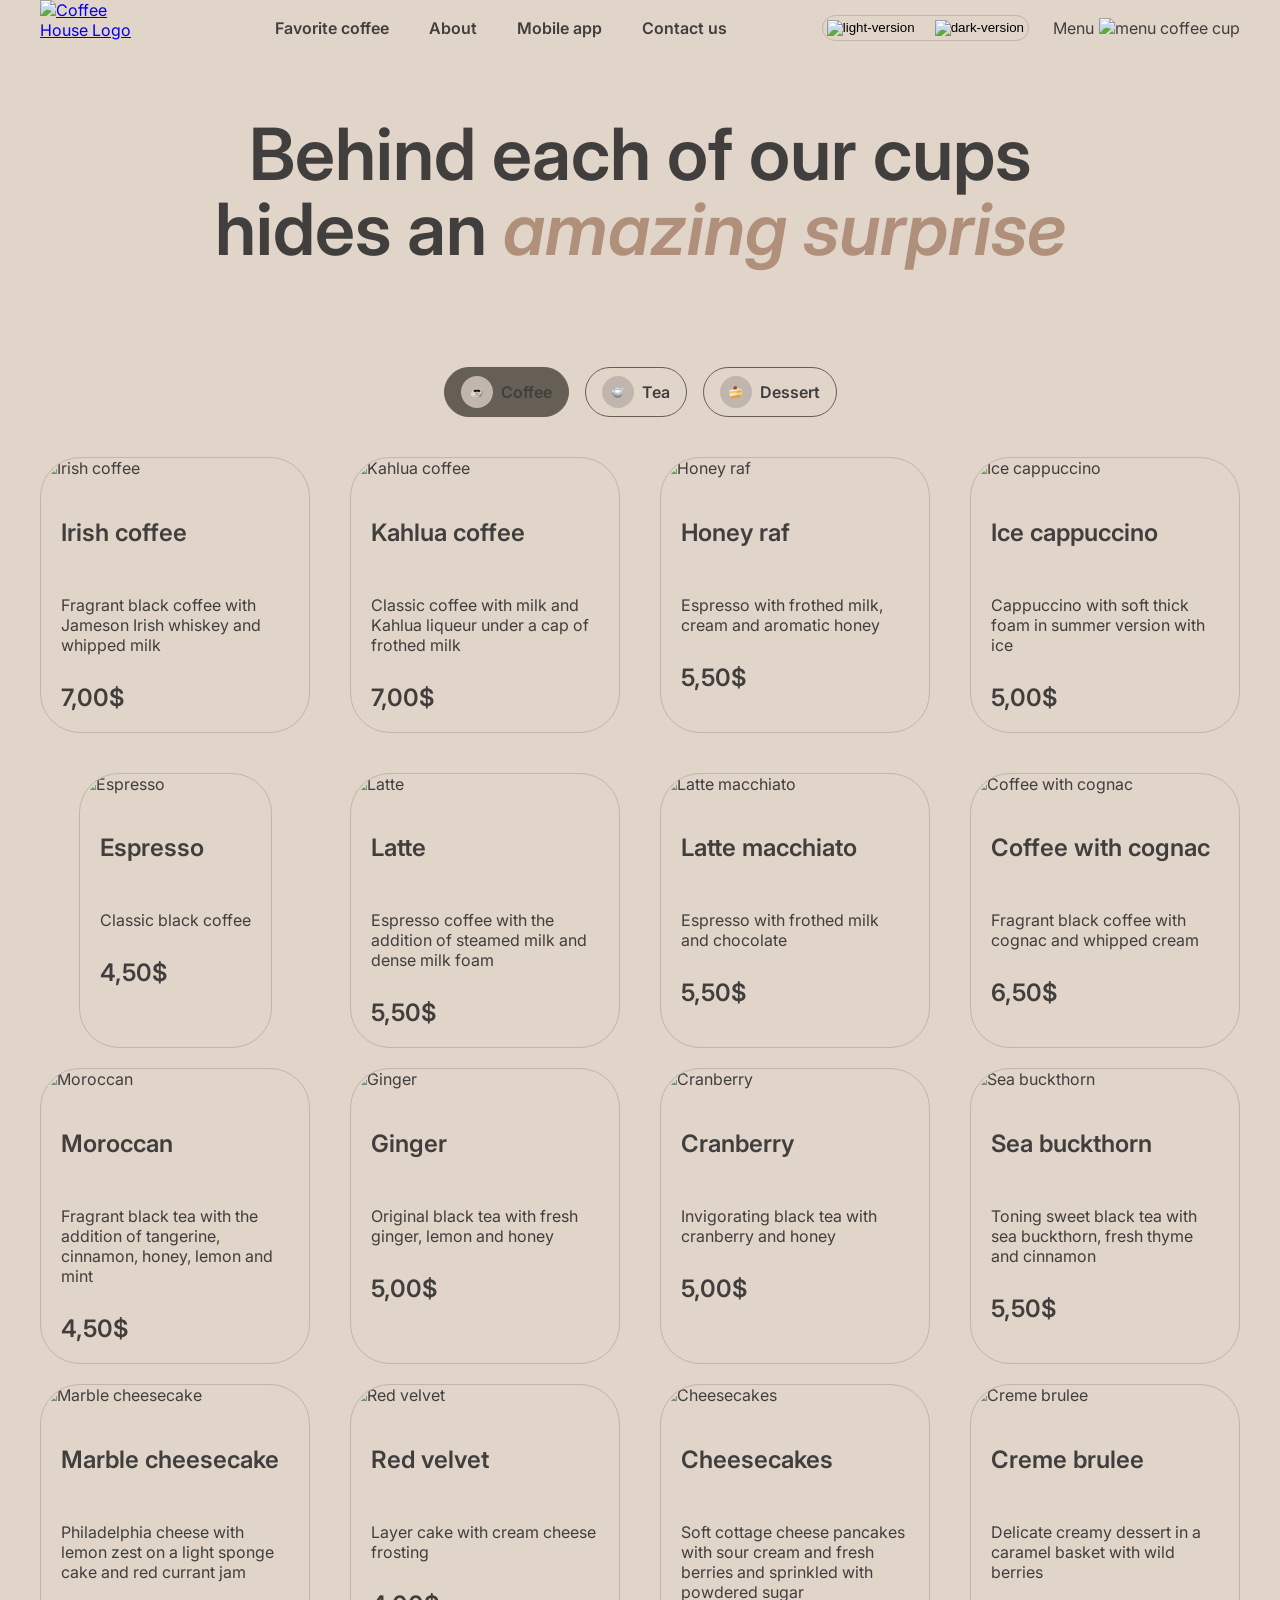
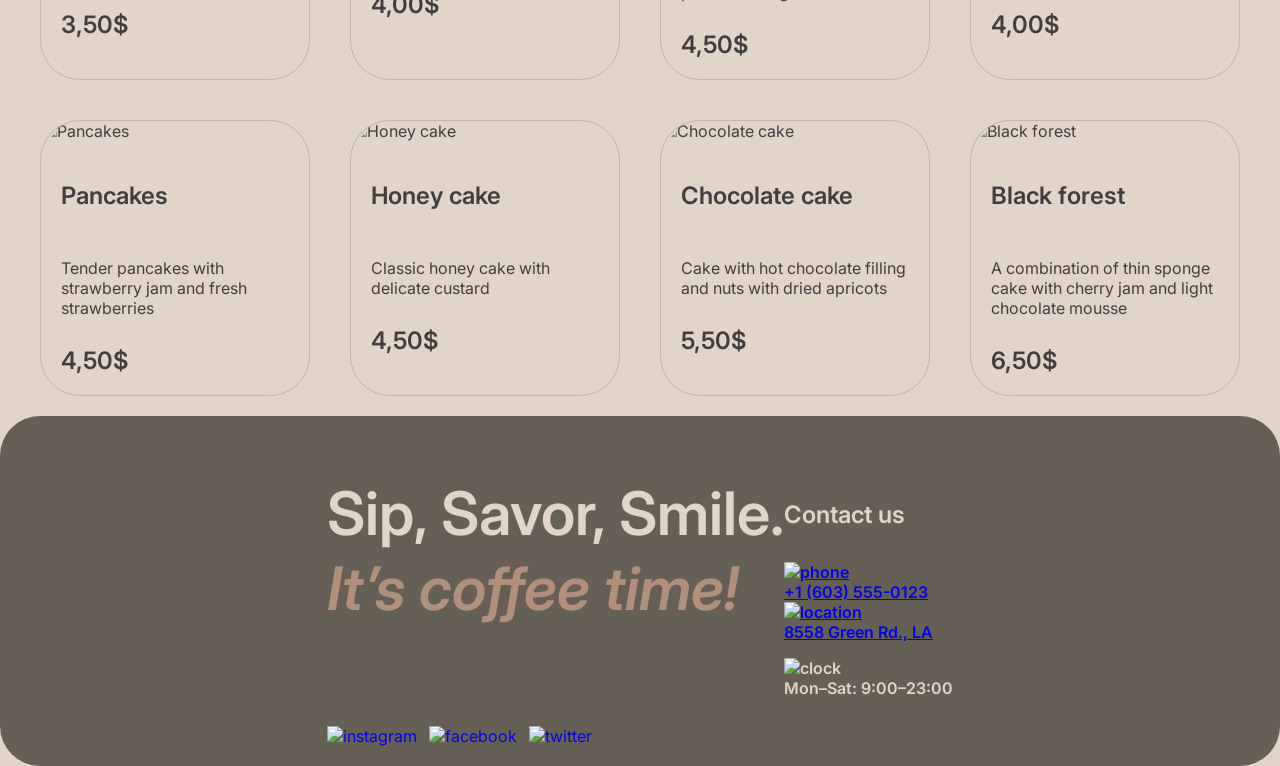
==== coffe house/menu.html @ d47b9656 "feat:fix contuct section" ====
<!DOCTYPE html>
<html lang="en">
<head>
    <meta charset="UTF-8">
    <meta name="viewport" content="width=device-width, initial-scale=1.0">
    <link rel="icon" type="image/png" sizes="32x32" href="favicon-32x32.png">
    <title>Coffee House</title>
    <link rel="preconnect" href="https://fonts.googleapis.com">
    <link rel="preconnect" href="https://fonts.gstatic.com" crossorigin>
    <link href="https://fonts.googleapis.com/css2?family=Cormorant+Garamond:ital,wght@0,300..700;1,300..700&family=Cutive+Mono&family=Inter:ital,opsz,wght@0,14..32,100..900;1,14..32,100..900&display=swap" rel="stylesheet">
    <link rel="stylesheet" href="shared.css">
    <link rel="stylesheet" href="menu.css">
</head>
<body>
    <header class="header">
        <div class="container header-container">
            <a href="index.html" class="logo">
                    <img src="logo.svg" alt="Coffee House Logo">
                </a>
                <nav class="main-nav">
                    <ul class="menu-list">
                        <li class="menu-name">
                            <a class="menu-link" href="index.html#favorite-coffee">
                            Favorite coffee
                            </a>
                        </li>
                        <li class="menu-name">
                            <a class="menu-link" href="index.html#about">
                            About
                            </a>
                        </li>
                        <li class="menu-name">
                            <a class="menu-link" href="index.html#mobile-app">
                            Mobile app
                            </a>
                        </li>
                        <li class="menu-name">
                            <a class="menu-link" href="index.html#contact-us">
                            Contact us
                            </a>
                        </li>
                        </ul>
                </nav>
                <div class="header-actions">
                    <button class="burger-button" aria-label="Open menu">
                            <span class="burger-line"></span>
                            <span class="burger-line"></span>
                        </button>
                    <button class="button-switch" aria-label="theme-switch">
                            <img src="Light.svg" alt="light-version">
                            <img src="Moon.svg" alt="dark-version">
                        </button>
                        <a href="menu.html" class="right-menu">
                            <span>Menu</span>
                            <img src="coffee-cup.svg" alt="menu coffee cup">
                        </a>
                        </div>
                        </div>
                    </header>
                    <main>
                        <section id="menu-hero-container">
                            <h1>Behind each of our cups<br>
                                hides an <span>amazing surprise</span></h1>
                            <div class="tabs">
                                <a href="#" class="tab-button active">
                                    <span class="tab-icon-wrapper coffe">
                                        <img src="em_coffee.svg"  alt="coffee emoji">
                                    </span>
                                        <p class="tab-text">Coffee</p>
                                </a>
                                <a href="#" class="tab-button">
                                      <span class="tab-icon-wrapper">
                                        <img src="teapot.svg" alt="tea emoji">
                            </span>
                                        <p class="tab-text">Tea</p>
                                </a>
                                <a href="#" class="tab-button">
                                      <span class="tab-icon-wrapper">
                                        <img src="cake.svg" alt="dessert emoji">
                                        </span>
                                    <p class="tab-text">Dessert</p>
                                </a>
                            </div>
                        </section>
                        <section class="menu-section" id="menu">
                            <div class="container">
                                <div class="products-grid coffee-grid">
                                    <article class="product-card">
                                        <div class="product-picture">
                                            <img src="coffee-1.jpg" alt="Irish coffee">
                                        </div>
                                        <div class="product-info">
                                            <h2>Irish coffee</h2>
                                            <p class="product-description">Fragrant black coffee with Jameson Irish whiskey and whipped milk</p>
                                            <span class="price">7,00$</span>
                                        </div>
                                    </article>
                                    <article class="product-card">
                                        <div class="product-picture">
                                            <img src="coffee-2.jpg" alt="Kahlua coffee">
                                        </div>
                                        <div class="product-info">
                                            <h2>Kahlua coffee</h2>
                                            <p class="product-description">Classic coffee with milk and Kahlua liqueur under a cap of frothed milk</p>
                                            <span class="price">7,00$</span>
                                        </div>
                                    </article>
                                    <article class="product-card">
                                        <div class="product-picture">
                                            <img src="coffee-3.jpg" alt="Honey raf">
                                        </div>
                                        <div class="product-info">
                                            <h2>Honey raf</h2>
                                            <p class="product-description">Espresso with frothed milk, cream and aromatic honey</p>
                                            <span class="price">5,50$</span>
                                        </div>
                                    </article>
                                     <article class="product-card">
                                        <div class="product-picture">
                                            <img src="coffee-4.jpg" alt="Ice cappuccino">
                                        </div>
                                        <div class="product-info">
                                            <h2>Ice cappuccino</h2>
                                            <p class="product-description">Cappuccino with soft thick foam in summer version with ice</p>
                                            <span class="price">5,00$</span>
                                        </div>
                                    </article>
                                    <article class="product-card">
                                        <div class="product-picture">
                                            <img src="coffee-5.jpg" alt="Espresso">
                                        </div>
                                        <div class="product-info">
                                            <h2>Espresso</h2>
                                            <p class="product-description">Classic black coffee</p>
                                            <span class="price">4,50$</span>
                                        </div>
                                    </article>
                                    <article class="product-card">
                                        <div class="product-picture">
                                            <img src="coffee-6.jpg" alt="Latte">
                                        </div>
                                        <div class="product-info">
                                            <h2>Latte</h2>
                                            <p class="product-description">Espresso coffee with the addition of steamed milk and dense milk foam</p>
                                            <span class="price">5,50$</span>
                                        </div>
                                    </article>
                                    <article class="product-card">
                                        <div class="product-picture">
                                            <img src="coffee-7.jpg" alt="Latte macchiato">
                                        </div>
                                        <div class="product-info">
                                            <h2>Latte macchiato</h2>
                                            <p class="product-description">Espresso with frothed milk and chocolate</p>
                                            <span class="price">5,50$</span>
                                        </div>
                                    </article>
                                      <article class="product-card">
                                        <div class="product-picture">
                                            <img src="coffee-8.jpg" alt="Coffee with cognac">
                                        </div>
                                        <div class="product-info">
                                            <h2>Coffee with cognac</h2>
                                            <p class="product-description">Fragrant black coffee with cognac and whipped cream</p>
                                            <span class="price">6,50$</span>
                                        </div>
                                    </article>
                                    </div>
                                    <div class="products-grid tea-grid">
                                    <article class="product-card">
                                        <div class="product-picture">
                                            <img src="tea-1.png" alt="Moroccan">
                                        </div>
                                        <div class="product-info">
                                            <h2>Moroccan</h2>
                                            <p class="product-description">Fragrant black tea with the addition of tangerine, cinnamon, honey, lemon and mint</p>
                                            <span class="price">4,50$</span>
                                        </div>
                                    </article>
                                     <article class="product-card">
                                        <div class="product-picture">
                                            <img src="tea-2.png" alt="Ginger">
                                        </div>
                                        <div class="product-info">
                                            <h2>Ginger</h2>
                                            <p class="product-description">Original black tea with fresh ginger, lemon and honey</p>
                                            <span class="price">5,00$</span>
                                        </div>
                                    </article>
                                    <article class="product-card">
                                        <div class="product-picture">
                                            <img src="tea-3.png" alt="Cranberry">
                                        </div>
                                        <div class="product-info">
                                            <h2>Cranberry</h2>
                                            <p class="product-description">Invigorating black tea with cranberry and honey</p>
                                            <span class="price">5,00$</span>
                                        </div>
                                    </article>
                                    <article class="product-card">
                                        <div class="product-picture">
                                            <img src="tea-4.png" alt="Sea buckthorn">
                                        </div>
                                        <div class="product-info">
                                            <h2>Sea buckthorn</h2>
                                            <p class="product-description">Toning sweet black tea with sea buckthorn, fresh thyme and cinnamon</p>
                                            <span class="price">5,50$</span>
                                        </div>
                                    </article>
                                    </div>
                                    <div class="products-grid dessert-grid">
                                    <article class="product-card">
                                        <div class="product-picture">
                                            <img src="dessert-1.png" alt="Marble cheesecake">
                                        </div>
                                        <div class="product-info">
                                            <h2>Marble cheesecake</h2>
                                            <p class="product-description">Philadelphia cheese with lemon zest on a light sponge cake and red currant jam</p>
                                            <span class="price">3,50$</span>
                                        </div>
                                    </article>
                                    <article class="product-card">
                                        <div class="product-picture">
                                            <img src="dessert-2.png" alt="Red velvet">
                                        </div>
                                        <div class="product-info">
                                            <h2>Red velvet</h2>
                                            <p class="product-description">Layer cake with cream cheese frosting</p>
                                            <span class="price">4,00$</span>
                                        </div>
                                    </article>
                                    <article class="product-card">
                                        <div class="product-picture">
                                            <img src="dessert-3.png" alt="Cheesecakes">
                                        </div>
                                        <div class="product-info">
                                            <h2>Cheesecakes</h2>
                                            <p class="product-description">Soft cottage cheese pancakes with sour cream and fresh berries and sprinkled with powdered sugar</p>
                                            <span class="price">4,50$</span>
                                        </div>
                                    </article>
                                    <article class="product-card">
                                        <div class="product-picture">
                                            <img src="dessert-4.png" alt="Creme brulee">
                                        </div>
                                        <div class="product-info">
                                            <h2>Creme brulee</h2>
                                            <p class="product-description">Delicate creamy dessert in a caramel basket with wild berries</p>
                                            <span class="price">4,00$</span>
                                        </div>
                                    </article>
                                    <article class="product-card">
                                        <div class="product-picture">
                                            <img src="dessert-5.png" alt="Pancakes">
                                        </div>
                                        <div class="product-info">
                                            <h2>Pancakes</h2>
                                            <p class="product-description">Tender pancakes with strawberry jam and fresh strawberries</p>
                                            <span class="price">4,50$</span>
                                        </div>
                                    </article>
                                    <article class="product-card">
                                        <div class="product-picture">
                                            <img src="dessert-6.png" alt="Honey cake">
                                        </div>
                                        <div class="product-info">
                                            <h2>Honey cake</h2>
                                            <p class="product-description">Classic honey cake with delicate custard</p>
                                            <span class="price">4,50$</span>
                                        </div>
                                    </article>
                                    <article class="product-card">
                                        <div class="product-picture">
                                            <img src="dessert-7.png" alt="Chocolate cake">
                                        </div>
                                        <div class="product-info">
                                            <h2>Chocolate cake</h2>
                                            <p class="product-description">Cake with hot chocolate filling and nuts with dried apricots</p>
                                            <span class="price">5,50$</span>
                                        </div>
                                    </article>
                                    <article class="product-card">
                                        <div class="product-picture">
                                            <img src="dessert-8.png" alt="Black forest">
                                        </div>
                                        <div class="product-info">
                                            <h2>Black forest</h2>
                                            <p class="product-description">A combination of thin sponge cake with cherry jam and light chocolate mousse</p>
                                            <span class="price">6,50$</span>
                                        </div>
                                    </article>
                                    </div>
                                    </div>
                        </section>
                        </main>
                                 <footer id="contact-us">
            <div class="container footer-container">
                <div class="footer-left">
                    <h3 class="footer-heading">Sip, Savor, Smile.<span>It’s coffee time!</span></h3>
                <div class="social-media"><a href="https://www.instagram.com/" target="_blank" rel="noopener noreferrer">
                <img src="button-icon-light_inst.svg" alt="instagram"> </a>
                <a href="https://www.facebook.com/" target="_blank" rel="noopener noreferrer">
                <img src="button-icon-light_fb.svg" alt="facebook"></a>
                <a href="https://x.com/" target="_blank" rel="noopener noreferrer">
                <img src="button-icon-light_tw.svg" alt="twitter"></a></div>
            </div>
            <div class="footer-right">
                <h4>Contact us</h4>
                <div class="contacts">
                    <a href="tel:+1(603)5550123" class="contact-link">
                        <img src="phone.svg" alt="phone">+1 (603) 555-0123</a>
                    <a href="https://www.google.com/maps/search/8558+Green+Rd.,++LA/@48.5033352,-122.3374381,17z/data=!3m1!4b1?entry=ttu&g_ep=EgoyMDI2MDkxNi4wIKXMDSoASAFQAw%3D%3D" class="map" target="_blank" rel="noopener noreferrer">
                    <img src="pin-alt.svg" alt="location">
                    <span> 8558 Green Rd.,  LA</span>
                    </a>
                    <p><img src="clock.svg" alt="clock">Mon–Sat: 9:00–23:00</p>
                    </div>
            </div>
            </div>
        </footer>
        </body>
</html>
---- coffe house/shared.css ----
* {
  box-sizing: border-box;
  scroll-behavior: smooth;
  /*outline: 1px solid #403F3D;
}
/*делает прокрутку невидимой*/
html ::-webkit-scrollbar {
  display: none;
}
html, body {
  margin: 0;
  padding: 0;
  width: 100%;
  overflow-x: hidden;
  -webkit-text-size-adjust: 100%;
  background-color: #E1D4C9;
  font-family: 'Inter', sans-serif;
  color: #403F3d;
}
  img {
  max-width: 100%;
  height: auto;
  display: block;
  object-fit: cover;
}
.container{
max-width: 1360px;
width: 100%;
margin: 0 auto;
padding: 0 40px;
}
.header{
gap: 20px 0px;
}
.header-container{
display: flex;
flex-direction: row;
justify-content: space-between;
}
.logo{
display: block;
}
.logo img{
width: 100px;
height: auto;

}
.menu-list{
display:flex;
flex-direction: row;
justify-content: space-between;
align-items: center;
gap: 40px;
list-style: none;
}
.menu-name{
  font-size: 16px;
  font-weight: 600;
  line-height: 150%;

}
.menu-link {
text-decoration: none;
color: #403F3D;
}
.menu-link:hover{
  color: #B0907A;
}
.header-actions {
display: flex;
flex-direction: row;
justify-content: center;
align-items: center;
padding: 0px;
gap: 24px;
}
.burger-button{
display: none;
}
.button-switch{
display: flex;
flex-direction: row;
justify-content: center;
align-items: center;
padding: 4px;
gap: 20px;
border: 1px solid #C1B6AD;
border-radius: 100px;
background: transparent;
}
.right-menu{
display: inline-flex;
align-items: center;
gap: 5px;
text-decoration: none;
cursor: pointer;
color: #403F3D;
}
.right-menu:hover{
color: #B0907A;
}
.footer-container {
display: flex;
flex-direction: row;
justify-content: center;
align-items: center;
width: 100%;
height: auto;
background: #665F55;
border-radius: 40px;
}
.footer-left{
display: flex;
flex-direction: column;
justify-content: flex-start;
align-items: flex-start;
gap: 20px;
width: auto;
max-width: 530px;
height: auto;
}
.footer-heading {
font-family: 'Inter';
font-style: normal;
text-align: left;
font-weight: 600;
font-size: 60px;
line-height: 75px;
color: #E1D4C9;
}
.footer-heading span {
display: block;
font-style: italic;
color: #B0907A;
}
.social-media{
display: flex;
flex-direction: row;
justify-content: flex-start;
align-items: center;
padding: 0px;
gap: 12px;
width: auto;
height: 60px;

}
.social-media a{
text-decoration: none;
}
.social-media a:hover {
background-color: #C1B6AD
}
h4 {
font-family: 'Inter';
font-style: normal;
font-weight: 600;
font-size: 24px;
line-height: 125%;
color: #E1D4C9;
}
.contacts {
display: flex;
flex-direction: column;
justify-self: flex-start;
align-items: flex-start;
font-family: 'Inter';
font-style: normal;
font-weight: 600;
font-size: 16px;
text-align: start;
color: #E1D4C9;
}
---- coffe house/menu.css ----
#menu-hero-container{
display: flex;
flex-direction: column;
justify-content: center;
align-items: center;
gap: 40px;
align-self: stretch;
margin-bottom: 40px;
}
h1 {
font-size: 72px;
font-weight: 600;
line-height: 105%;
text-align: center;
}
h1 span{
font-style: italic;
color: #B0907A;
}
.tab-button img{
width: 16px;
height: 24px;
object-fit: contain;
}
.tab-icon-wrapper{
display: flex;
align-items: center;
justify-content: center;
width: 32px;
height: 32px;
background-color: #C1B6AD ;
border-radius: 50px;
}
.tabs {
display: flex;
justify-content: center;
align-items: center;
gap: 16px;
width: 100%;
}
.tab-button {
display: inline-flex;
align-items: center;
justify-content: space-between;
padding: 8px 16px;
gap: 8px;
background-color: transparent;
border: 1px solid #665F55;
border-radius: 100px;
cursor: pointer;
margin: 0;
text-decoration: none;
}
.active{
background-color: #665F55;
border-color: #665F55;
}
.tab-text{
margin: 0;
font-weight: 600;
font-size: 16px;
line-height: 150%;
color: #403F3D;
}

.products-grid{
display: grid;
gap: 40px;
max-width: 100%;
justify-items: center;
align-items: start;
align-content: start;
grid-template-columns: repeat(4, 1fr);
margin-bottom: 20px;
}
.product-card{
display: flex;
flex-direction: column;
align-items: center;
border: 1px solid #C1B6AD;
border-radius: 40px;
overflow: hidden;
height: 100%;
}
.product-picture{
width: 100%;
overflow: hidden;
border-radius: 40px;
}
.product-info{
display: flex;
flex-direction: column;
justify-content: space-between;
align-items: flex-start;
padding: 20px;
gap: 12px;
}
.price {
font-size: 24px;
font-weight: 600;
}
h2{
font-weight: 600;
}
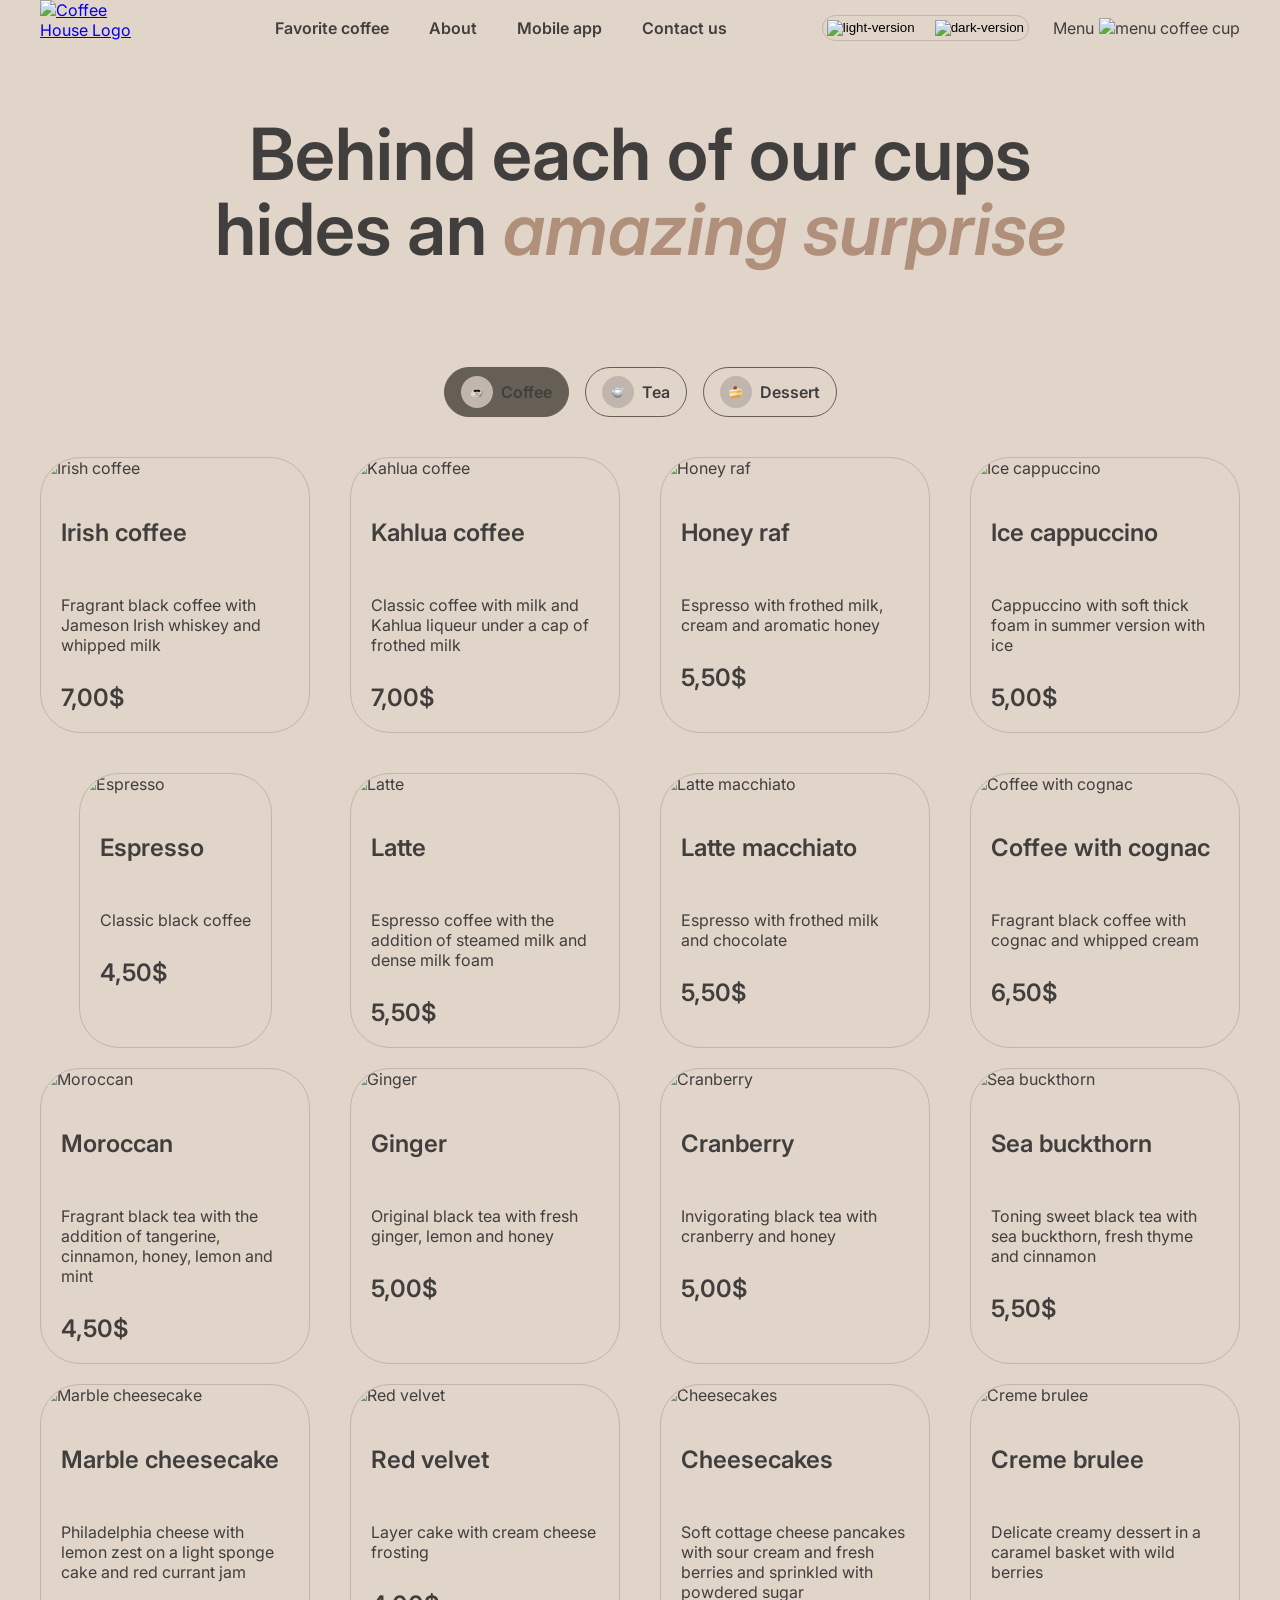
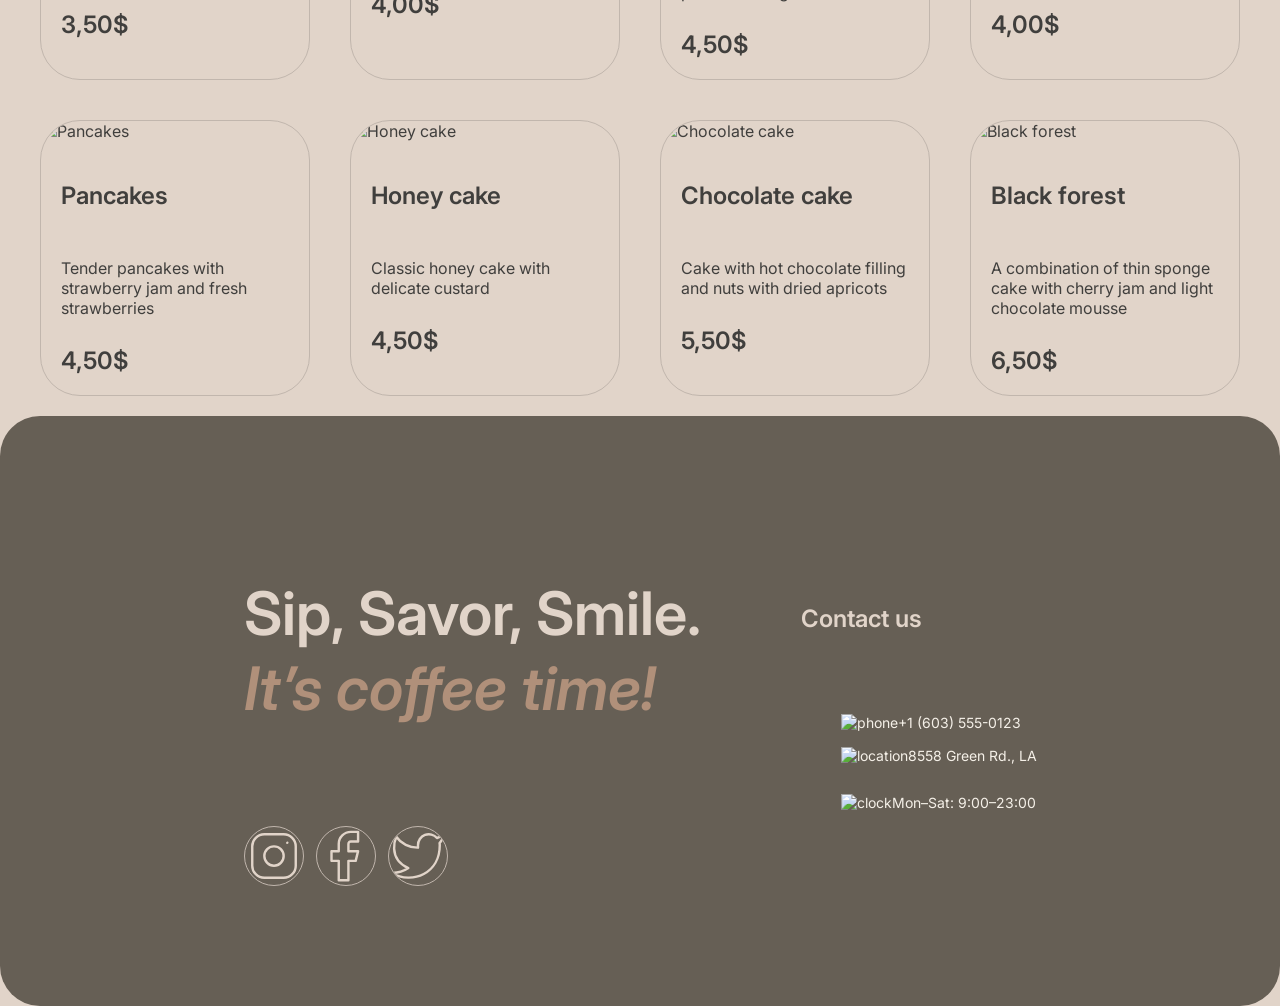
==== commit 4f22656f: "feat:fix footer in menu" ====
--- a/coffe house/menu.html
+++ b/coffe house/menu.html
@@ -293,31 +293,31 @@
                                     </div>
                         </section>
                         </main>
-                                 <footer id="contact-us">
+                                <footer id="contact-us">
             <div class="container footer-container">
                 <div class="footer-left">
-                    <h3 class="footer-heading">Sip, Savor, Smile.<span>It’s coffee time!</span></h3>
-                <div class="social-media"><a href="https://www.instagram.com/" target="_blank" rel="noopener noreferrer">
-                <img src="button-icon-light_inst.svg" alt="instagram"> </a>
+                    <p class="footer-heading">Sip, Savor, Smile.<span>It’s coffee time!</span></p>
+                <div class="social-media">
+                    <a href="https://www.instagram.com/" target="_blank" rel="noopener noreferrer">
+                <img src="instagram.svg" alt="instagram"> </a>
                 <a href="https://www.facebook.com/" target="_blank" rel="noopener noreferrer">
-                <img src="button-icon-light_fb.svg" alt="facebook"></a>
+                <img src="facebook.svg" alt="facebook"></a>
                 <a href="https://x.com/" target="_blank" rel="noopener noreferrer">
-                <img src="button-icon-light_tw.svg" alt="twitter"></a></div>
+                <img src="twitter.svg" alt="twitter"></a></div>
             </div>
             <div class="footer-right">
-                <h4>Contact us</h4>
-                <div class="contacts">
-                    <a href="tel:+1(603)5550123" class="contact-link">
-                        <img src="phone.svg" alt="phone">+1 (603) 555-0123</a>
-                    <a href="https://www.google.com/maps/search/8558+Green+Rd.,++LA/@48.5033352,-122.3374381,17z/data=!3m1!4b1?entry=ttu&g_ep=EgoyMDI2MDkxNi4wIKXMDSoASAFQAw%3D%3D" class="map" target="_blank" rel="noopener noreferrer">
-                    <img src="pin-alt.svg" alt="location">
-                    <span> 8558 Green Rd.,  LA</span>
-                    </a>
-                    <p><img src="clock.svg" alt="clock">Mon–Sat: 9:00–23:00</p>
-                    </div>
+                <p class="footer-right-name">Contact us</p>
+                <ul class="contacts-list">
+                    <li><a href="tel:+1(603)5550123">
+                        <img src="phone.svg" alt="phone">+1 (603) 555-0123</a></li>
+                    <li><a href="https://www.google.com/maps/search/8558+Green+Rd.,++LA/@48.5033352,-122.3374381,17z/data=!3m1!4b1?entry=ttu&g_ep=EgoyMDI2MDkxNi4wIKXMDSoASAFQAw%3D%3D" class="map" target="_blank" rel="noopener noreferrer">
+                    <img src="pin-alt.svg" alt="location">8558 Green Rd., LA</a></li>
+                    <li><p><img src="clock.svg" alt="clock">Mon–Sat: 9:00–23:00</p></li>
+                    </ul>
             </div>
             </div>
         </footer>
+
         </body>
 </html>
 
--- a/coffe house/shared.css
+++ b/coffe house/shared.css
@@ -101,24 +101,21 @@
 }
 .footer-container {
 display: flex;
-flex-direction: row;
+padding: 100px;
 justify-content: center;
 align-items: center;
-width: 100%;
-height: auto;
+gap: 100px;
+border-radius: 40px;
 background: #665F55;
-border-radius: 40px;
 }
 .footer-left{
 display: flex;
 flex-direction: column;
-justify-content: flex-start;
+justify-content: center;
 align-items: flex-start;
-gap: 20px;
-width: auto;
-max-width: 530px;
-height: auto;
+gap: 40px;
 }
+
 .footer-heading {
 font-family: 'Inter';
 font-style: normal;
@@ -135,14 +132,15 @@
 }
 .social-media{
 display: flex;
-flex-direction: row;
-justify-content: flex-start;
 align-items: center;
-padding: 0px;
 gap: 12px;
-width: auto;
+padding-bottom: 20px;
+}
+.social-media img{
+border-radius: 100px;
+border: 1px solid #C1B6AD;
+width: 60px;
 height: 60px;
-
 }
 .social-media a{
 text-decoration: none;
@@ -150,23 +148,38 @@
 .social-media a:hover {
 background-color: #C1B6AD
 }
-h4 {
-font-family: 'Inter';
+.footer-right{
+display: flex;
+flex-direction: column;
+justify-content: center;
+align-items: flex-start;
+gap: 40px;
+}
+.footer-right-name{
+color: #E1D4C9;
+font-size: 24px;
 font-style: normal;
 font-weight: 600;
-font-size: 24px;
 line-height: 125%;
-color: #E1D4C9;
 }
-.contacts {
+.contacts-list{
 display: flex;
 flex-direction: column;
-justify-self: flex-start;
-align-items: flex-start;
-font-family: 'Inter';
-font-style: normal;
-font-weight: 600;
-font-size: 16px;
-text-align: start;
+}
+.contacts-list li{
+list-style: none;
+}
+.contacts-list li p,
+.contacts-list li a {
+display: flex;
+align-items: center;
+color: #f5f0e8;
+font-size: 14px;
+text-decoration: none;
+}
+.contacts-list{
+gap: 16px
+}
+.contacts-list a:hover{
 color: #E1D4C9;
-}
+}
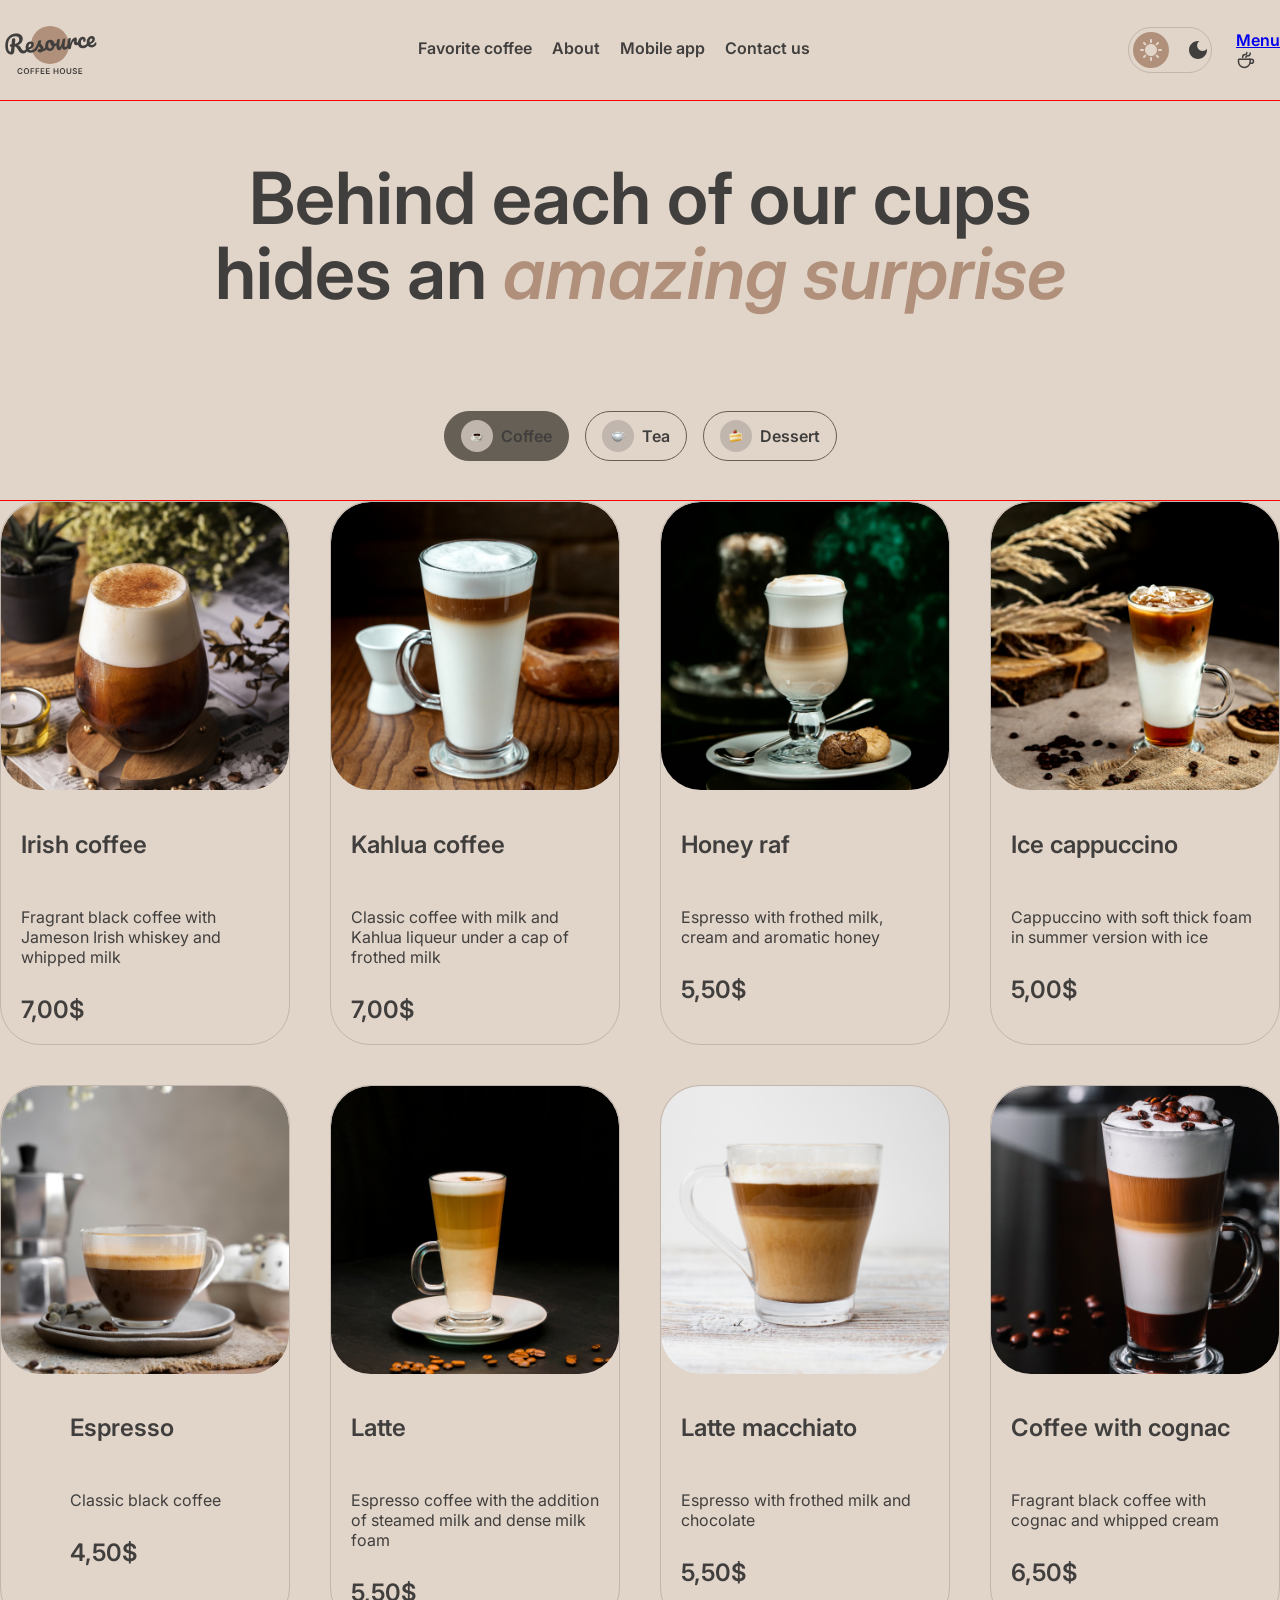
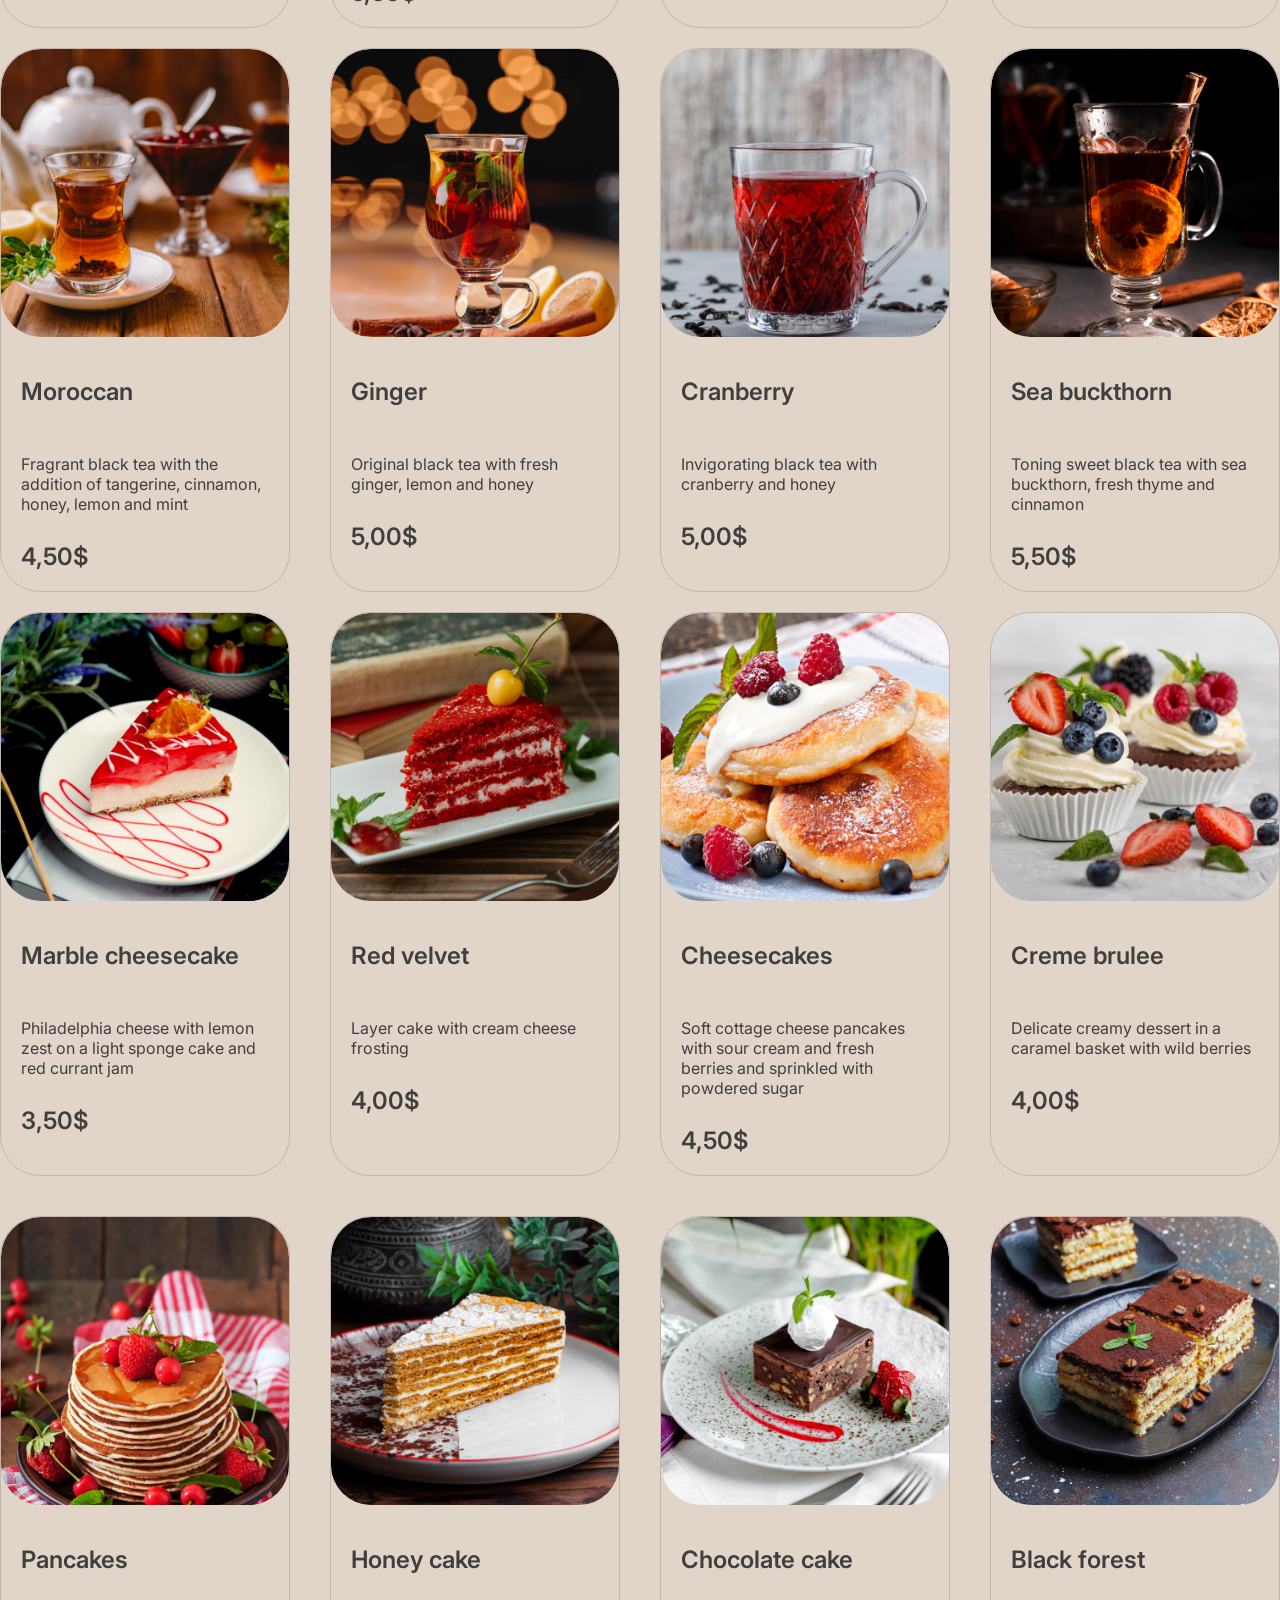
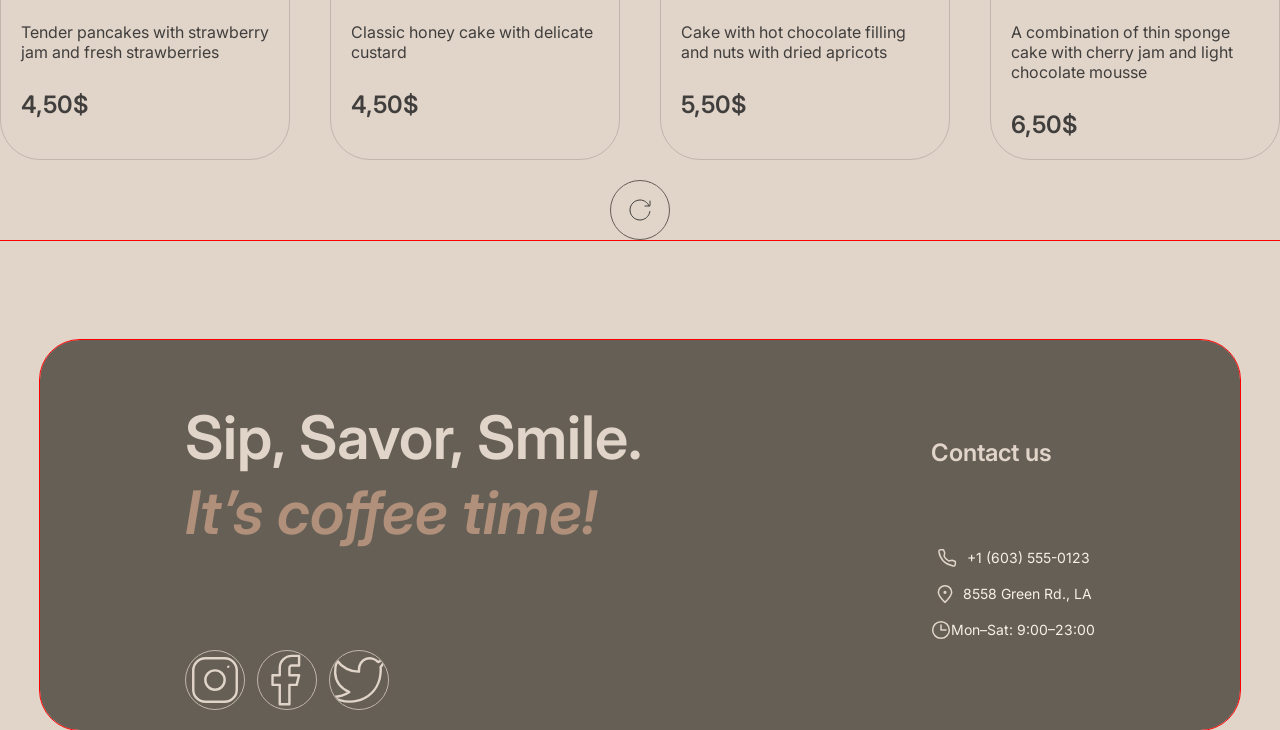
==== commit 2e77a266: "feat:fix header and menu" ====
--- a/coffe house/menu.html
+++ b/coffe house/menu.html
@@ -82,7 +82,7 @@
                                 </a>
                             </div>
                         </section>
-                        <section class="menu-section" id="menu">
+                        <div class="menu-section" id="menu">
                             <div class="container">
                                 <div class="products-grid coffee-grid">
                                     <article class="product-card">
@@ -290,8 +290,15 @@
                                         </div>
                                     </article>
                                     </div>
-                                    </div>
-                        </section>
+                                    <div class="refresh">
+                                    <button id="load-more-btn" class="refresh-btn">
+<svg width="24" height="24" viewBox="0 0 24 24" fill="none" xmlns="http://www.w3.org/2000/svg">
+<path d="M21.8883 13.5C21.1645 18.3113 17.013 22 12 22C6.47715 22 2 17.5228 2 12C2 6.47715 6.47715 2 12 2C16.1006 2 19.6248 4.46819 21.1679 8" stroke="#403F3D" stroke-linecap="round" stroke-linejoin="round"/>
+<path d="M17 8H21.4C21.7314 8 22 7.73137 22 7.4V3" stroke="#403F3D" stroke-linecap="round" stroke-linejoin="round"/>
+</svg>
+</button>
+</div>
+                        </div>
                         </main>
                                 <footer id="contact-us">
             <div class="container footer-container">
--- a/coffe house/shared.css
+++ b/coffe house/shared.css
@@ -1,78 +1,99 @@
 * {
   box-sizing: border-box;
   scroll-behavior: smooth;
-  /*outline: 1px solid #403F3D;
-}
-/*делает прокрутку невидимой*/
+}
 html ::-webkit-scrollbar {
   display: none;
 }
-html, body {
-  margin: 0;
+html {
+  margin: 0 auto;
   padding: 0;
   width: 100%;
   overflow-x: hidden;
   -webkit-text-size-adjust: 100%;
   background-color: #E1D4C9;
+}
+body {
+  max-width: 1440px;
+  padding: 0;
+  width: 100%;
+  overflow-x: hidden;
   font-family: 'Inter', sans-serif;
   color: #403F3d;
+  margin: 0 auto;
 }
   img {
   max-width: 100%;
   height: auto;
   display: block;
-  object-fit: cover;
 }
 .container{
 max-width: 1360px;
 width: 100%;
+display: flex;
+flex-direction: column;
+outline: 1px solid red; /*снять*/
 margin: 0 auto;
-padding: 0 40px;
-}
-.header{
-gap: 20px 0px;
-}
+}
+
 .header-container{
 display: flex;
 flex-direction: row;
 justify-content: space-between;
+outline: 1px solid red; /*снять*/
+padding-top: 20px;
+padding-bottom: 20px;
+font-size: 16px;
+font-weight: 600;
 }
 .logo{
 display: block;
 }
 .logo img{
-width: 100px;
+max-width: 100px;
+width: 100%;
 height: auto;
-
 }
 .menu-list{
 display:flex;
 flex-direction: row;
 justify-content: space-between;
 align-items: center;
-gap: 40px;
 list-style: none;
+gap: 20px;
+padding: 0;
 }
 .menu-name{
-  font-size: 16px;
-  font-weight: 600;
-  line-height: 150%;
-
+font-size: 16px;
+font-weight: 600;
+line-height: 150%;
 }
 .menu-link {
 text-decoration: none;
 color: #403F3D;
 }
 .menu-link:hover{
-  color: #B0907A;
+  text-decoration: underline;
+  text-decoration-thickness:2px;
+  text-decoration-color:  solid #B0907A;
+  transition: 0.3s ease;
 }
 .header-actions {
 display: flex;
+align-items: center;
+gap: 24px;
+}
+.right-menu-block{
+display: flex;
 flex-direction: row;
 justify-content: center;
-align-items: center;
-padding: 0px;
-gap: 24px;
+align-self: center;
+}
+.menu-link {
+display: flex;
+align-items: center;
+gap: 8px;
+text-decoration: none;
 }
 .burger-button{
 display: none;
@@ -88,23 +109,17 @@
 border-radius: 100px;
 background: transparent;
 }
-.right-menu{
-display: inline-flex;
-align-items: center;
-gap: 5px;
-text-decoration: none;
-cursor: pointer;
-color: #403F3D;
-}
-.right-menu:hover{
-color: #B0907A;
+#contact-us{
+padding-left:40px;
+padding-right:40px;
+margin-top: 100px;
 }
 .footer-container {
 display: flex;
-padding: 100px;
-justify-content: center;
-align-items: center;
-gap: 100px;
+flex-direction: row;
+align-items: center;
+justify-content: space-around;
+width: 100%;
 border-radius: 40px;
 background: #665F55;
 }
@@ -115,7 +130,6 @@
 align-items: flex-start;
 gap: 40px;
 }
-
 .footer-heading {
 font-family: 'Inter';
 font-style: normal;
@@ -151,8 +165,6 @@
 .footer-right{
 display: flex;
 flex-direction: column;
-justify-content: center;
-align-items: flex-start;
 gap: 40px;
 }
 .footer-right-name{
@@ -165,6 +177,7 @@
 .contacts-list{
 display: flex;
 flex-direction: column;
+padding: 0;
 }
 .contacts-list li{
 list-style: none;
@@ -173,13 +186,18 @@
 .contacts-list li a {
 display: flex;
 align-items: center;
+justify-content: space-around;
 color: #f5f0e8;
 font-size: 14px;
 text-decoration: none;
+margin: 0;
+}
+.clock {
+margin:0 10px;
 }
 .contacts-list{
 gap: 16px
 }
 .contacts-list a:hover{
 color: #E1D4C9;
-}+}
--- a/coffe house/menu.css
+++ b/coffe house/menu.css
@@ -101,4 +101,22 @@
 }
 h2{
 font-weight: 600;
-}+}
+.refresh {
+display: flex;
+flex-direction: row;
+justify-content: center;
+}
+.refresh-btn{
+box-sizing: border-box;
+display: flex;
+flex-direction: row;
+justify-content: center;
+align-items: center;
+padding: 0px;
+width: 60px;
+height: 60px;
+border: 1px solid #665F55;
+border-radius: 100px;
+background-color: transparent;
+}
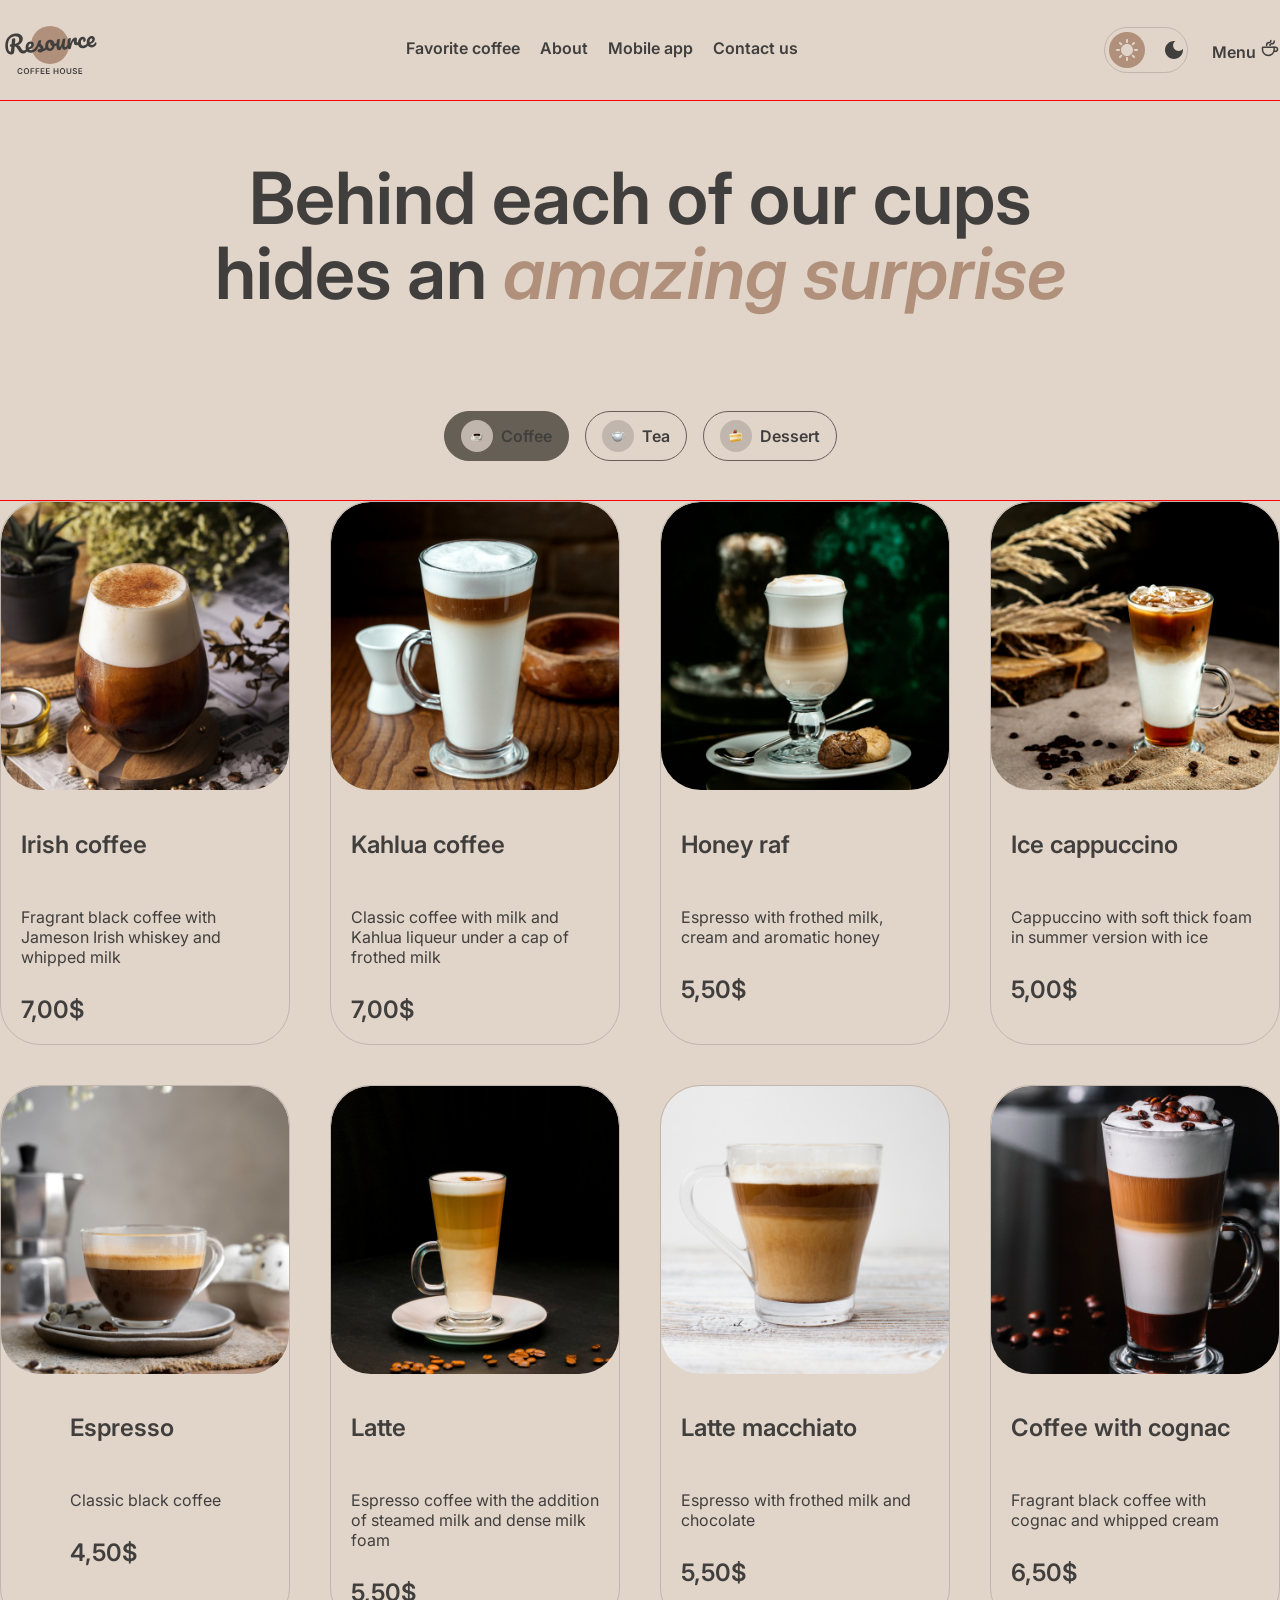
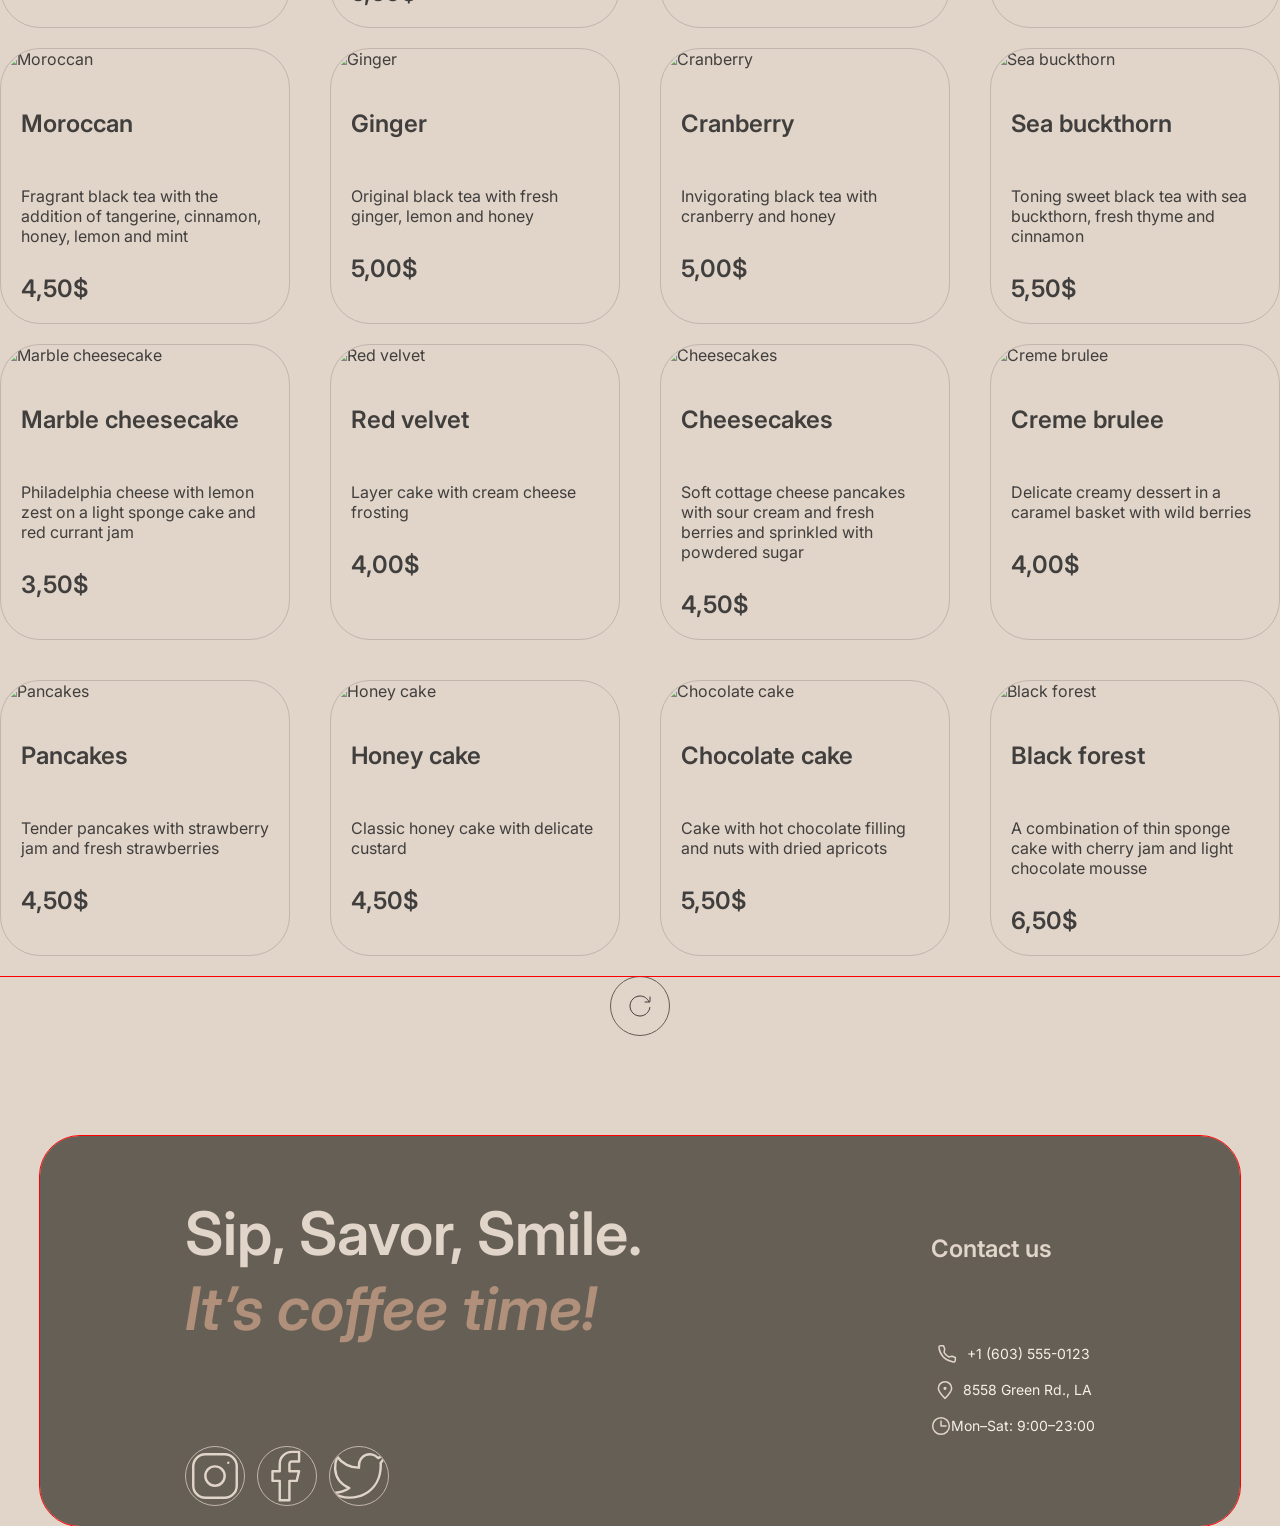
==== commit 0901b3bc: "docs:add products.js" ====
--- a/coffe house/menu.html
+++ b/coffe house/menu.html
@@ -1,5 +1,6 @@
 <!DOCTYPE html>
 <html lang="en">
+
 <head>
     <meta charset="UTF-8">
     <meta name="viewport" content="width=device-width, initial-scale=1.0">
@@ -7,326 +8,125 @@
     <title>Coffee House</title>
     <link rel="preconnect" href="https://fonts.googleapis.com">
     <link rel="preconnect" href="https://fonts.gstatic.com" crossorigin>
-    <link href="https://fonts.googleapis.com/css2?family=Cormorant+Garamond:ital,wght@0,300..700;1,300..700&family=Cutive+Mono&family=Inter:ital,opsz,wght@0,14..32,100..900;1,14..32,100..900&display=swap" rel="stylesheet">
+    <link
+        href="https://fonts.googleapis.com/css2?family=Cormorant+Garamond:ital,wght@0,300..700;1,300..700&family=Cutive+Mono&family=Inter:ital,opsz,wght@0,14..32,100..900;1,14..32,100..900&display=swap"
+        rel="stylesheet">
     <link rel="stylesheet" href="shared.css">
     <link rel="stylesheet" href="menu.css">
 </head>
+
 <body>
     <header class="header">
         <div class="container header-container">
             <a href="index.html" class="logo">
-                    <img src="logo.svg" alt="Coffee House Logo">
+                <img src="logo.svg" alt="Coffee House Logo">
+            </a>
+            <nav class="main-nav" id="mainNav">
+                <ul class="menu-list">
+                    <li class="menu-name">
+                        <a class="menu-link" href="index.html#favorite-coffee">
+                            Favorite coffee
+                        </a>
+                    </li>
+                    <li class="menu-name">
+                        <a class="menu-link" href="index.html#about">
+                            About
+                        </a>
+                    </li>
+                    <li class="menu-name">
+                        <a class="menu-link" href="index.html#mobile-app">
+                            Mobile app
+                        </a>
+                    </li>
+                    <li class="menu-name">
+                        <a class="menu-link" href="index.html#contact-us">
+                            Contact us
+                        </a>
+                    </li>
+                    <li class="menu-name menu-name-mobile">
+                        <a class="menu-link menu-and-cup" href="menu.html">Menu
+                            <svg width="20" height="20" viewBox="0 0 20 20" fill="none"
+                                xmlns="http://www.w3.org/2000/svg">
+                                <path
+                                    d="M14.167 9.76667V11.6667C14.167 14.8883 11.5553 17.5 8.33366 17.5C5.112 17.5 2.50033 14.8883 2.50033 11.6667V9.76667C2.50033 9.4353 2.76896 9.16667 3.10033 9.16667H13.567C13.8984 9.16667 14.167 9.4353 14.167 9.76667Z"
+                                    stroke="#403F3D" stroke-width="1.5" stroke-linecap="round"
+                                    stroke-linejoin="round" />
+                                <path
+                                    d="M10.0003 7.50008C10.0003 6.66675 10.5956 5.83341 11.786 5.83341C13.101 5.83341 14.167 4.76743 14.167 3.45246V2.91675"
+                                    stroke="#403F3D" stroke-width="1.5" stroke-linecap="round"
+                                    stroke-linejoin="round" />
+                                <path
+                                    d="M6.66634 7.5V7.08333C6.66634 5.70262 7.78563 4.58333 9.16634 4.58333C10.0868 4.58333 10.833 3.83714 10.833 2.91667V2.5"
+                                    stroke="#403F3D" stroke-width="1.5" stroke-linecap="round"
+                                    stroke-linejoin="round" />
+                                <path
+                                    d="M13.333 9.16675H15.4163C16.5669 9.16675 17.4997 10.0995 17.4997 11.2501C17.4997 12.4007 16.5669 13.3334 15.4163 13.3334H14.1663"
+                                    stroke="#403F3D" stroke-width="1.5" stroke-linecap="round"
+                                    stroke-linejoin="round" />
+                            </svg>
+                        </a>
+                    </li>
+                </ul>
+            </nav>
+            <div class="header-actions">
+                <button class="button-switch" aria-label="theme-switch">
+                    <img src="Light.svg" alt="light-version">
+                    <img src="Moon.svg" alt="dark-version">
+                </button>
+                <div class="menu-item">
+                    <a class="menu-link menu-and-cup-end" href="menu.html">Menu
+                        <svg width="20" height="20" viewBox="0 0 20 20" fill="none" xmlns="http://www.w3.org/2000/svg">
+                            <path
+                                d="M14.167 9.76667V11.6667C14.167 14.8883 11.5553 17.5 8.33366 17.5C5.112 17.5 2.50033 14.8883 2.50033 11.6667V9.76667C2.50033 9.4353 2.76896 9.16667 3.10033 9.16667H13.567C13.8984 9.16667 14.167 9.4353 14.167 9.76667Z"
+                                stroke="#403F3D" stroke-width="1.5" stroke-linecap="round" stroke-linejoin="round" />
+                            <path
+                                d="M10.0003 7.50008C10.0003 6.66675 10.5956 5.83341 11.786 5.83341C13.101 5.83341 14.167 4.76743 14.167 3.45246V2.91675"
+                                stroke="#403F3D" stroke-width="1.5" stroke-linecap="round" stroke-linejoin="round" />
+                            <path
+                                d="M6.66634 7.5V7.08333C6.66634 5.70262 7.78563 4.58333 9.16634 4.58333C10.0868 4.58333 10.833 3.83714 10.833 2.91667V2.5"
+                                stroke="#403F3D" stroke-width="1.5" stroke-linecap="round" stroke-linejoin="round" />
+                            <path
+                                d="M13.333 9.16675H15.4163C16.5669 9.16675 17.4997 10.0995 17.4997 11.2501C17.4997 12.4007 16.5669 13.3334 15.4163 13.3334H14.1663"
+                                stroke="#403F3D" stroke-width="1.5" stroke-linecap="round" stroke-linejoin="round" />
+                        </svg>
+                    </a>
+                    <button class="burger-button" aria-label="Open menu">
+                        <span class="burger-line"></span>
+                        <span class="burger-line"></span>
+                    </button>
+                </div>
+            </div>
+    </header>
+    <main>
+        <section id="menu-hero-container">
+            <h1>Behind each of our cups<br>
+                hides an <span>amazing surprise</span></h1>
+            <div class="tabs">
+                <a href="#" class="tab-button activation-on">
+                    <span class="tab-icon-wrapper coffe">
+                        <img src="em_coffee.svg" alt="coffee emoji">
+                    </span>
+                    <p class="tab-text">Coffee</p>
                 </a>
-                <nav class="main-nav">
-                    <ul class="menu-list">
-                        <li class="menu-name">
-                            <a class="menu-link" href="index.html#favorite-coffee">
-                            Favorite coffee
-                            </a>
-                        </li>
-                        <li class="menu-name">
-                            <a class="menu-link" href="index.html#about">
-                            About
-                            </a>
-                        </li>
-                        <li class="menu-name">
-                            <a class="menu-link" href="index.html#mobile-app">
-                            Mobile app
-                            </a>
-                        </li>
-                        <li class="menu-name">
-                            <a class="menu-link" href="index.html#contact-us">
-                            Contact us
-                            </a>
-                        </li>
-                        </ul>
-                </nav>
-                <div class="header-actions">
-                    <button class="burger-button" aria-label="Open menu">
-                            <span class="burger-line"></span>
-                            <span class="burger-line"></span>
-                        </button>
-                    <button class="button-switch" aria-label="theme-switch">
-                            <img src="Light.svg" alt="light-version">
-                            <img src="Moon.svg" alt="dark-version">
-                        </button>
-                        <a href="menu.html" class="right-menu">
-                            <span>Menu</span>
-                            <img src="coffee-cup.svg" alt="menu coffee cup">
-                        </a>
-                        </div>
-                        </div>
-                    </header>
-                    <main>
-                        <section id="menu-hero-container">
-                            <h1>Behind each of our cups<br>
-                                hides an <span>amazing surprise</span></h1>
-                            <div class="tabs">
-                                <a href="#" class="tab-button active">
-                                    <span class="tab-icon-wrapper coffe">
-                                        <img src="em_coffee.svg"  alt="coffee emoji">
-                                    </span>
-                                        <p class="tab-text">Coffee</p>
-                                </a>
-                                <a href="#" class="tab-button">
-                                      <span class="tab-icon-wrapper">
-                                        <img src="teapot.svg" alt="tea emoji">
-                            </span>
-                                        <p class="tab-text">Tea</p>
-                                </a>
-                                <a href="#" class="tab-button">
-                                      <span class="tab-icon-wrapper">
-                                        <img src="cake.svg" alt="dessert emoji">
-                                        </span>
-                                    <p class="tab-text">Dessert</p>
-                                </a>
-                            </div>
-                        </section>
-                        <div class="menu-section" id="menu">
-                            <div class="container">
-                                <div class="products-grid coffee-grid">
-                                    <article class="product-card">
-                                        <div class="product-picture">
-                                            <img src="coffee-1.jpg" alt="Irish coffee">
-                                        </div>
-                                        <div class="product-info">
-                                            <h2>Irish coffee</h2>
-                                            <p class="product-description">Fragrant black coffee with Jameson Irish whiskey and whipped milk</p>
-                                            <span class="price">7,00$</span>
-                                        </div>
-                                    </article>
-                                    <article class="product-card">
-                                        <div class="product-picture">
-                                            <img src="coffee-2.jpg" alt="Kahlua coffee">
-                                        </div>
-                                        <div class="product-info">
-                                            <h2>Kahlua coffee</h2>
-                                            <p class="product-description">Classic coffee with milk and Kahlua liqueur under a cap of frothed milk</p>
-                                            <span class="price">7,00$</span>
-                                        </div>
-                                    </article>
-                                    <article class="product-card">
-                                        <div class="product-picture">
-                                            <img src="coffee-3.jpg" alt="Honey raf">
-                                        </div>
-                                        <div class="product-info">
-                                            <h2>Honey raf</h2>
-                                            <p class="product-description">Espresso with frothed milk, cream and aromatic honey</p>
-                                            <span class="price">5,50$</span>
-                                        </div>
-                                    </article>
-                                     <article class="product-card">
-                                        <div class="product-picture">
-                                            <img src="coffee-4.jpg" alt="Ice cappuccino">
-                                        </div>
-                                        <div class="product-info">
-                                            <h2>Ice cappuccino</h2>
-                                            <p class="product-description">Cappuccino with soft thick foam in summer version with ice</p>
-                                            <span class="price">5,00$</span>
-                                        </div>
-                                    </article>
-                                    <article class="product-card">
-                                        <div class="product-picture">
-                                            <img src="coffee-5.jpg" alt="Espresso">
-                                        </div>
-                                        <div class="product-info">
-                                            <h2>Espresso</h2>
-                                            <p class="product-description">Classic black coffee</p>
-                                            <span class="price">4,50$</span>
-                                        </div>
-                                    </article>
-                                    <article class="product-card">
-                                        <div class="product-picture">
-                                            <img src="coffee-6.jpg" alt="Latte">
-                                        </div>
-                                        <div class="product-info">
-                                            <h2>Latte</h2>
-                                            <p class="product-description">Espresso coffee with the addition of steamed milk and dense milk foam</p>
-                                            <span class="price">5,50$</span>
-                                        </div>
-                                    </article>
-                                    <article class="product-card">
-                                        <div class="product-picture">
-                                            <img src="coffee-7.jpg" alt="Latte macchiato">
-                                        </div>
-                                        <div class="product-info">
-                                            <h2>Latte macchiato</h2>
-                                            <p class="product-description">Espresso with frothed milk and chocolate</p>
-                                            <span class="price">5,50$</span>
-                                        </div>
-                                    </article>
-                                      <article class="product-card">
-                                        <div class="product-picture">
-                                            <img src="coffee-8.jpg" alt="Coffee with cognac">
-                                        </div>
-                                        <div class="product-info">
-                                            <h2>Coffee with cognac</h2>
-                                            <p class="product-description">Fragrant black coffee with cognac and whipped cream</p>
-                                            <span class="price">6,50$</span>
-                                        </div>
-                                    </article>
-                                    </div>
-                                    <div class="products-grid tea-grid">
-                                    <article class="product-card">
-                                        <div class="product-picture">
-                                            <img src="tea-1.png" alt="Moroccan">
-                                        </div>
-                                        <div class="product-info">
-                                            <h2>Moroccan</h2>
-                                            <p class="product-description">Fragrant black tea with the addition of tangerine, cinnamon, honey, lemon and mint</p>
-                                            <span class="price">4,50$</span>
-                                        </div>
-                                    </article>
-                                     <article class="product-card">
-                                        <div class="product-picture">
-                                            <img src="tea-2.png" alt="Ginger">
-                                        </div>
-                                        <div class="product-info">
-                                            <h2>Ginger</h2>
-                                            <p class="product-description">Original black tea with fresh ginger, lemon and honey</p>
-                                            <span class="price">5,00$</span>
-                                        </div>
-                                    </article>
-                                    <article class="product-card">
-                                        <div class="product-picture">
-                                            <img src="tea-3.png" alt="Cranberry">
-                                        </div>
-                                        <div class="product-info">
-                                            <h2>Cranberry</h2>
-                                            <p class="product-description">Invigorating black tea with cranberry and honey</p>
-                                            <span class="price">5,00$</span>
-                                        </div>
-                                    </article>
-                                    <article class="product-card">
-                                        <div class="product-picture">
-                                            <img src="tea-4.png" alt="Sea buckthorn">
-                                        </div>
-                                        <div class="product-info">
-                                            <h2>Sea buckthorn</h2>
-                                            <p class="product-description">Toning sweet black tea with sea buckthorn, fresh thyme and cinnamon</p>
-                                            <span class="price">5,50$</span>
-                                        </div>
-                                    </article>
-                                    </div>
-                                    <div class="products-grid dessert-grid">
-                                    <article class="product-card">
-                                        <div class="product-picture">
-                                            <img src="dessert-1.png" alt="Marble cheesecake">
-                                        </div>
-                                        <div class="product-info">
-                                            <h2>Marble cheesecake</h2>
-                                            <p class="product-description">Philadelphia cheese with lemon zest on a light sponge cake and red currant jam</p>
-                                            <span class="price">3,50$</span>
-                                        </div>
-                                    </article>
-                                    <article class="product-card">
-                                        <div class="product-picture">
-                                            <img src="dessert-2.png" alt="Red velvet">
-                                        </div>
-                                        <div class="product-info">
-                                            <h2>Red velvet</h2>
-                                            <p class="product-description">Layer cake with cream cheese frosting</p>
-                                            <span class="price">4,00$</span>
-                                        </div>
-                                    </article>
-                                    <article class="product-card">
-                                        <div class="product-picture">
-                                            <img src="dessert-3.png" alt="Cheesecakes">
-                                        </div>
-                                        <div class="product-info">
-                                            <h2>Cheesecakes</h2>
-                                            <p class="product-description">Soft cottage cheese pancakes with sour cream and fresh berries and sprinkled with powdered sugar</p>
-                                            <span class="price">4,50$</span>
-                                        </div>
-                                    </article>
-                                    <article class="product-card">
-                                        <div class="product-picture">
-                                            <img src="dessert-4.png" alt="Creme brulee">
-                                        </div>
-                                        <div class="product-info">
-                                            <h2>Creme brulee</h2>
-                                            <p class="product-description">Delicate creamy dessert in a caramel basket with wild berries</p>
-                                            <span class="price">4,00$</span>
-                                        </div>
-                                    </article>
-                                    <article class="product-card">
-                                        <div class="product-picture">
-                                            <img src="dessert-5.png" alt="Pancakes">
-                                        </div>
-                                        <div class="product-info">
-                                            <h2>Pancakes</h2>
-                                            <p class="product-description">Tender pancakes with strawberry jam and fresh strawberries</p>
-                                            <span class="price">4,50$</span>
-                                        </div>
-                                    </article>
-                                    <article class="product-card">
-                                        <div class="product-picture">
-                                            <img src="dessert-6.png" alt="Honey cake">
-                                        </div>
-                                        <div class="product-info">
-                                            <h2>Honey cake</h2>
-                                            <p class="product-description">Classic honey cake with delicate custard</p>
-                                            <span class="price">4,50$</span>
-                                        </div>
-                                    </article>
-                                    <article class="product-card">
-                                        <div class="product-picture">
-                                            <img src="dessert-7.png" alt="Chocolate cake">
-                                        </div>
-                                        <div class="product-info">
-                                            <h2>Chocolate cake</h2>
-                                            <p class="product-description">Cake with hot chocolate filling and nuts with dried apricots</p>
-                                            <span class="price">5,50$</span>
-                                        </div>
-                                    </article>
-                                    <article class="product-card">
-                                        <div class="product-picture">
-                                            <img src="dessert-8.png" alt="Black forest">
-                                        </div>
-                                        <div class="product-info">
-                                            <h2>Black forest</h2>
-                                            <p class="product-description">A combination of thin sponge cake with cherry jam and light chocolate mousse</p>
-                                            <span class="price">6,50$</span>
-                                        </div>
-                                    </article>
-                                    </div>
-                                    <div class="refresh">
-                                    <button id="load-more-btn" class="refresh-btn">
-<svg width="24" height="24" viewBox="0 0 24 24" fill="none" xmlns="http://www.w3.org/2000/svg">
-<path d="M21.8883 13.5C21.1645 18.3113 17.013 22 12 22C6.47715 22 2 17.5228 2 12C2 6.47715 6.47715 2 12 2C16.1006 2 19.6248 4.46819 21.1679 8" stroke="#403F3D" stroke-linecap="round" stroke-linejoin="round"/>
-<path d="M17 8H21.4C21.7314 8 22 7.73137 22 7.4V3" stroke="#403F3D" stroke-linecap="round" stroke-linejoin="round"/>
-</svg>
-</button>
-</div>
-                        </div>
-                        </main>
-                                <footer id="contact-us">
-            <div class="container footer-container">
-                <div class="footer-left">
-                    <p class="footer-heading">Sip, Savor, Smile.<span>It’s coffee time!</span></p>
-                <div class="social-media">
-                    <a href="https://www.instagram.com/" target="_blank" rel="noopener noreferrer">
-                <img src="instagram.svg" alt="instagram"> </a>
-                <a href="https://www.facebook.com/" target="_blank" rel="noopener noreferrer">
-                <img src="facebook.svg" alt="facebook"></a>
-                <a href="https://x.com/" target="_blank" rel="noopener noreferrer">
-                <img src="twitter.svg" alt="twitter"></a></div>
+                <a href="#" class="tab-button">
+                    <span class="tab-icon-wrapper">
+                        <img src="teapot.svg" alt="tea emoji">
+                    </span>
+                    <p class="tab-text">Tea</p>
+                </a>
+                <a href="#" class="tab-button">
+                    <span class="tab-icon-wrapper">
+                        <img src="cake.svg" alt="dessert emoji">
+                    </span>
+                    <p class="tab-text">Dessert</p>
+                </a>
             </div>
-            <div class="footer-right">
-                <p class="footer-right-name">Contact us</p>
-                <ul class="contacts-list">
-                    <li><a href="tel:+1(603)5550123">
-                        <img src="phone.svg" alt="phone">+1 (603) 555-0123</a></li>
-                    <li><a href="https://www.google.com/maps/search/8558+Green+Rd.,++LA/@48.5033352,-122.3374381,17z/data=!3m1!4b1?entry=ttu&g_ep=EgoyMDI2MDkxNi4wIKXMDSoASAFQAw%3D%3D" class="map" target="_blank" rel="noopener noreferrer">
-                    <img src="pin-alt.svg" alt="location">8558 Green Rd., LA</a></li>
-                    <li><p><img src="clock.svg" alt="clock">Mon–Sat: 9:00–23:00</p></li>
-                    </ul>
-            </div>
-            </div>
-        </footer>
-
-        </body>
-</html>
+        </section>
+        <div class="menu-section" id="menu">
+            <div class="container">
+                <div class="products-grid coffee-grid" data-category="coffee"></div>
+                <div class="products-grid tea-grid" data-category="tea"></div>
+                <div class="products-grid dessert-grid" data-category="dessert"></div>
 
 
 
@@ -334,3 +134,51 @@
 
 
 
+                </article>
+            </div>
+            <div class="refresh">
+                <button id="load-more-btn" class="refresh-btn">
+                    <svg width="24" height="24" viewBox="0 0 24 24" fill="none" xmlns="http://www.w3.org/2000/svg">
+                        <path
+                            d="M21.8883 13.5C21.1645 18.3113 17.013 22 12 22C6.47715 22 2 17.5228 2 12C2 6.47715 6.47715 2 12 2C16.1006 2 19.6248 4.46819 21.1679 8"
+                            stroke="#403F3D" stroke-linecap="round" stroke-linejoin="round" />
+                        <path d="M17 8H21.4C21.7314 8 22 7.73137 22 7.4V3" stroke="#403F3D" stroke-linecap="round"
+                            stroke-linejoin="round" />
+                    </svg>
+                </button>
+            </div>
+        </div>
+    </main>
+    <footer id="contact-us">
+        <div class="container footer-container">
+            <div class="footer-left">
+                <p class="footer-heading">Sip, Savor, Smile.<span>It’s coffee time!</span></p>
+                <div class="social-media">
+                    <a href="https://www.instagram.com/" target="_blank" rel="noopener noreferrer">
+                        <img src="instagram.svg" alt="instagram"> </a>
+                    <a href="https://www.facebook.com/" target="_blank" rel="noopener noreferrer">
+                        <img src="facebook.svg" alt="facebook"></a>
+                    <a href="https://x.com/" target="_blank" rel="noopener noreferrer">
+                        <img src="twitter.svg" alt="twitter"></a>
+                </div>
+            </div>
+            <div class="footer-right">
+                <p class="footer-right-name">Contact us</p>
+                <ul class="contacts-list">
+                    <li><a href="tel:+1(603)5550123">
+                            <img src="phone.svg" alt="phone">+1 (603) 555-0123</a></li>
+                    <li><a href="https://www.google.com/maps/search/8558+Green+Rd.,++LA/@48.5033352,-122.3374381,17z/data=!3m1!4b1?entry=ttu&g_ep=EgoyMDI2MDkxNi4wIKXMDSoASAFQAw%3D%3D"
+                            class="map" target="_blank" rel="noopener noreferrer">
+                            <img src="pin-alt.svg" alt="location">8558 Green Rd., LA</a></li>
+                    <li>
+                        <p><img src="clock.svg" alt="clock">Mon–Sat: 9:00–23:00</p>
+                    </li>
+                </ul>
+            </div>
+        </div>
+    </footer>
+    <script src="products.js"></script>
+    <script src="script.js"></script>
+</body>
+
+</html>
--- a/coffe house/shared.css
+++ b/coffe house/shared.css
@@ -83,17 +83,21 @@
 align-items: center;
 gap: 24px;
 }
-.right-menu-block{
+.menu-item{
 display: flex;
 flex-direction: row;
 justify-content: center;
 align-self: center;
 }
-.menu-link {
-display: flex;
-align-items: center;
-gap: 8px;
-text-decoration: none;
+.menu-and-cup{
+display: flex;
+flex-direction: row;
+justify-content: center;
+align-items: center;
+gap: 5px;
+}
+.menu-name-mobile{
+display: none;
 }
 .burger-button{
 display: none;
@@ -201,3 +205,188 @@
 .contacts-list a:hover{
 color: #E1D4C9;
 }
+@media (max-width:380px) {
+.container {
+max-width: 380px;
+width: 100%;
+}
+.burger-button {
+display: flex;
+align-items: center;
+justify-content: center;
+flex-direction: column;
+gap: 4px;
+width: 44px;
+height: 44px;
+padding: 0;
+background: transparent;
+border: 1px solid #B1907F;
+border-radius: 50%;
+cursor: pointer;
+z-index: 1001;
+}
+.burger-line {
+display: block;
+width: 16px;
+height: 2px;
+background-color: #403F3D;
+transition: transform 0.3s ease;
+}
+.burger-button {
+display: flex;
+align-items: center;
+justify-content: center;
+flex-direction: column;
+gap: 4px;
+width: 44px;
+height: 44px;
+padding: 0;
+background: transparent;
+border: 1px solid #B1907F;
+border-radius: 50%;
+cursor: pointer;
+z-index: 1001;
+}
+.burger-line {
+display: block;
+width: 16px;
+height: 2px;
+background-color: #403F3D;
+transition: transform 0.3s ease;
+}
+.burger-button.active .burger-line:nth-child(1) {
+  transform: translateY(3px) rotate(45deg);
+}
+.burger-button.active .burger-line:nth-child(2) {
+  transform: translateY(-3px) rotate(-45deg);
+}
+.main-nav.active {
+display: flex;
+transform: translateX(0);
+}
+.main-nav a {
+padding: 10px;
+font-size: 20px;
+}
+.menu-name-mobile{
+display: flex;
+margin-bottom: 50px;
+}
+.main-nav {
+position: fixed;
+top: 0;
+left: 0;
+right: 0;
+bottom: 0;
+background: #E1D4C9;
+z-index: 1000;
+display: flex;
+flex-direction: column;
+align-items: center;
+justify-content: center;
+gap: 40px;
+transform: translateX(-100%);
+opacity: 0;
+pointer-events: none;
+transition: transform 0.3s ease, opacity 0.3s ease;
+}
+  .main-nav.active {
+  transform: translateX(0);
+  opacity: 1;
+  pointer-events: auto;
+}
+  .menu-list {
+    flex-direction: column;
+    align-items: center;
+    gap: 40px;
+  }
+    .main-nav a {
+    padding: 10px;
+    font-size: 20px;
+  }
+  .menu-and-cup-end{
+  display: none;
+  }
+}
+
+@media (max-width:768px) {
+.container {
+max-width: 768px;
+width: 100%;
+}
+.burger-button {
+display: flex;
+align-items: center;
+justify-content: center;
+flex-direction: column;
+gap: 4px;
+width: 44px;
+height: 44px;
+padding: 0;
+background: transparent;
+border: 1px solid #B1907F;
+border-radius: 50%;
+cursor: pointer;
+z-index: 1001;
+}
+.burger-line {
+display: block;
+width: 16px;
+height: 2px;
+background-color: #403F3D;
+transition: transform 0.3s ease;
+}
+.burger-button.active .burger-line:nth-child(1) {
+  transform: translateY(3px) rotate(45deg);
+}
+.burger-button.active .burger-line:nth-child(2) {
+  transform: translateY(-3px) rotate(-45deg);
+}
+.main-nav.active {
+display: flex;
+transform: translateX(0);
+}
+.main-nav a {
+padding: 10px;
+font-size: 20px;
+}
+.menu-name-mobile{
+display: flex;
+margin-bottom: 50px;
+}
+.main-nav {
+position: fixed;
+top: 0;
+left: 0;
+right: 0;
+bottom: 0;
+background: #E1D4C9;
+z-index: 1000;
+display: flex;
+flex-direction: column;
+align-items: center;
+justify-content: center;
+gap: 40px;
+transform: translateX(-100%);
+opacity: 0;
+pointer-events: none;
+transition: transform 0.3s ease, opacity 0.3s ease;
+}
+  .main-nav.active {
+  transform: translateX(0);
+  opacity: 1;
+  pointer-events: auto;
+}
+  .menu-list {
+    flex-direction: column;
+    align-items: center;
+    gap: 40px;
+  }
+    .main-nav a {
+    padding: 10px;
+    font-size: 20px;
+  }
+  .menu-and-cup-end{
+  display: none;
+  }
+}
--- a/coffe house/menu.css
+++ b/coffe house/menu.css
@@ -51,7 +51,7 @@
 margin: 0;
 text-decoration: none;
 }
-.active{
+.activation-on{
 background-color: #665F55;
 border-color: #665F55;
 }
@@ -87,6 +87,10 @@
 overflow: hidden;
 border-radius: 40px;
 }
+.product-picture:hover{
+transform: scale(0.9);
+transition: transform 0.9s ease;
+}
 .product-info{
 display: flex;
 flex-direction: column;
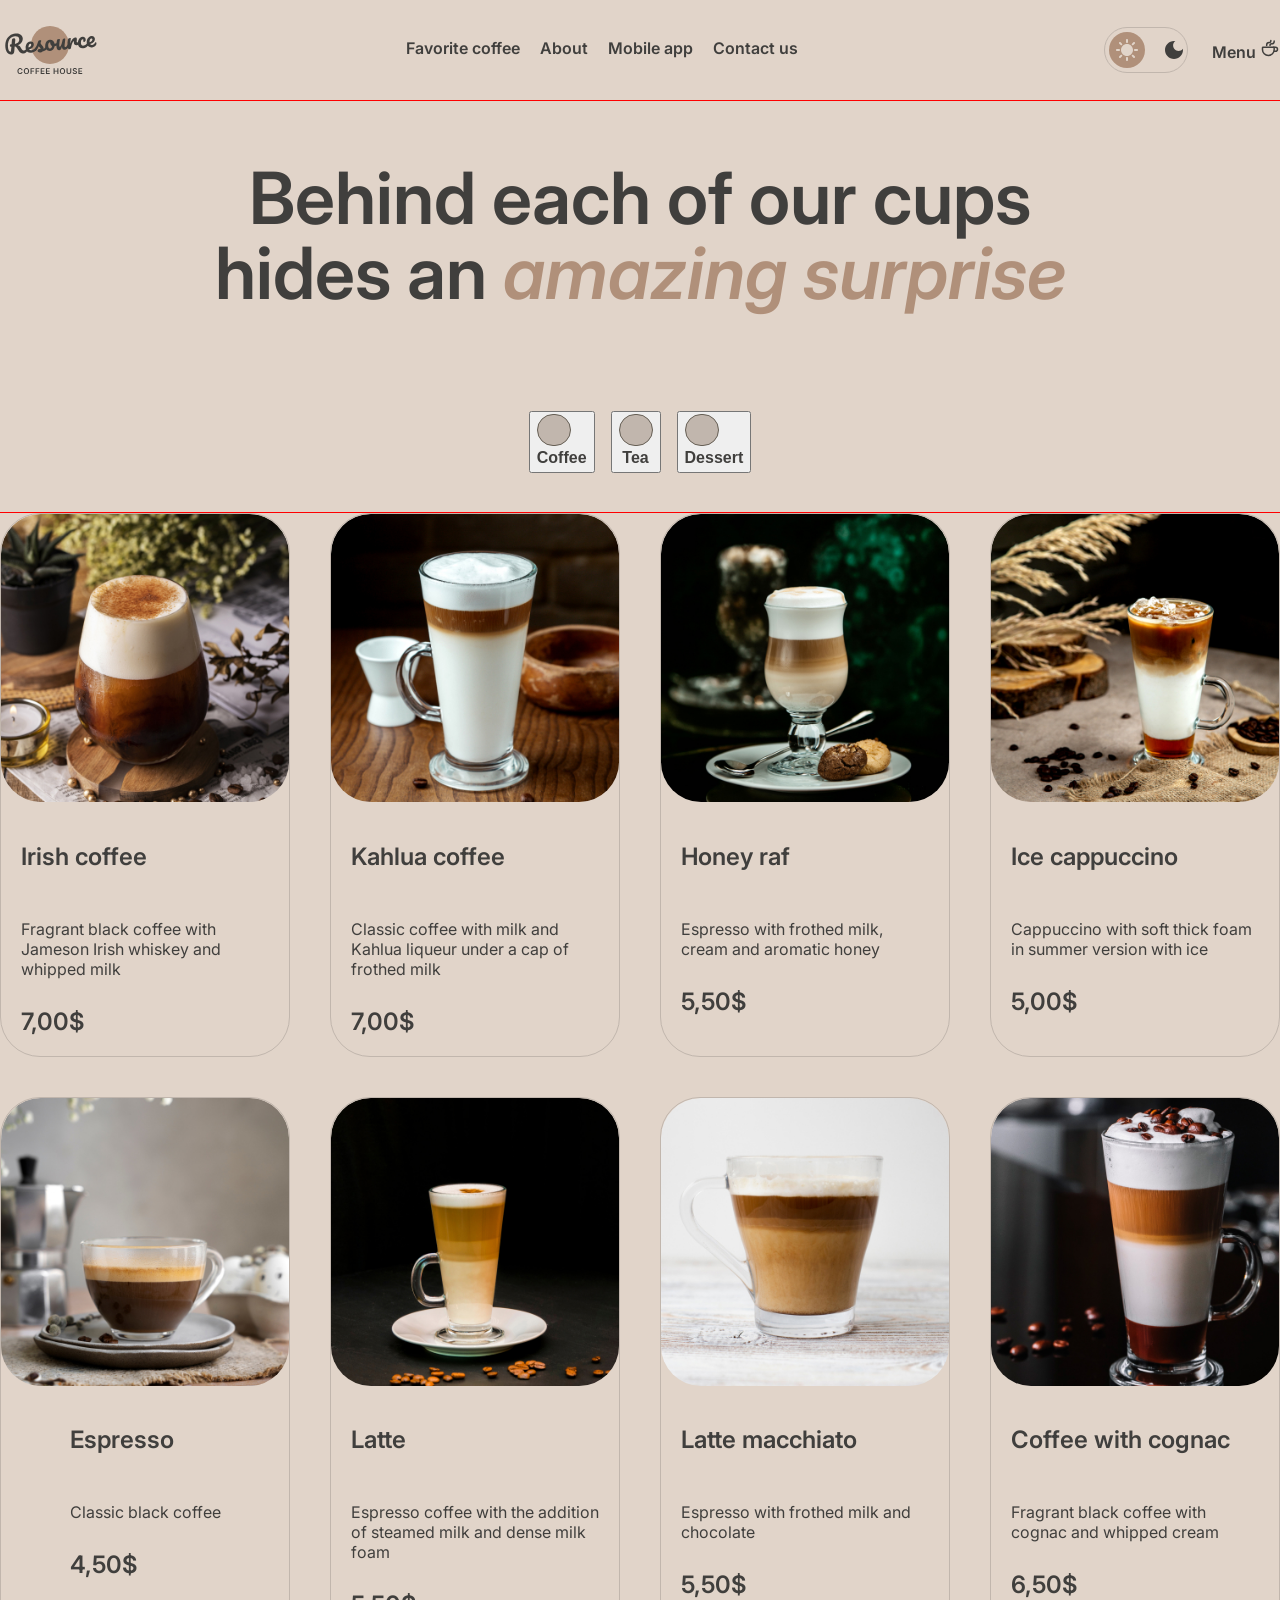
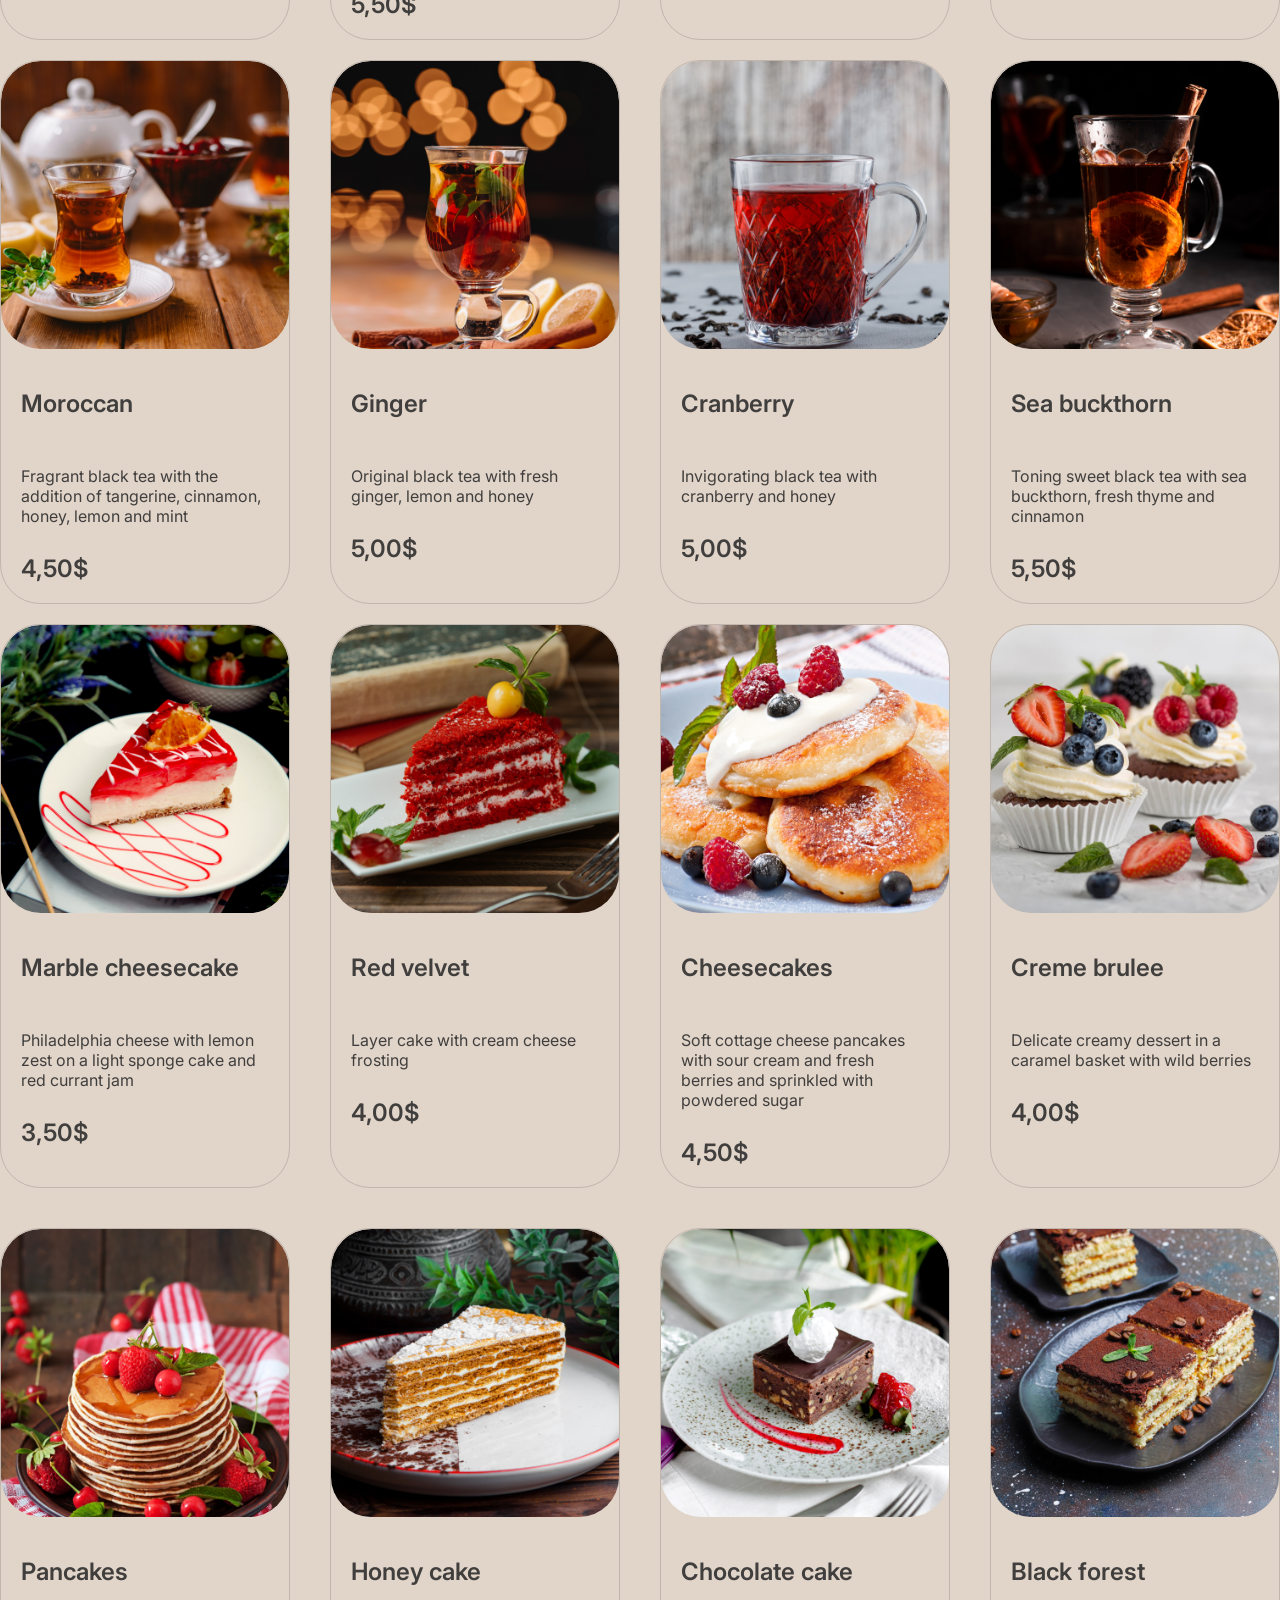
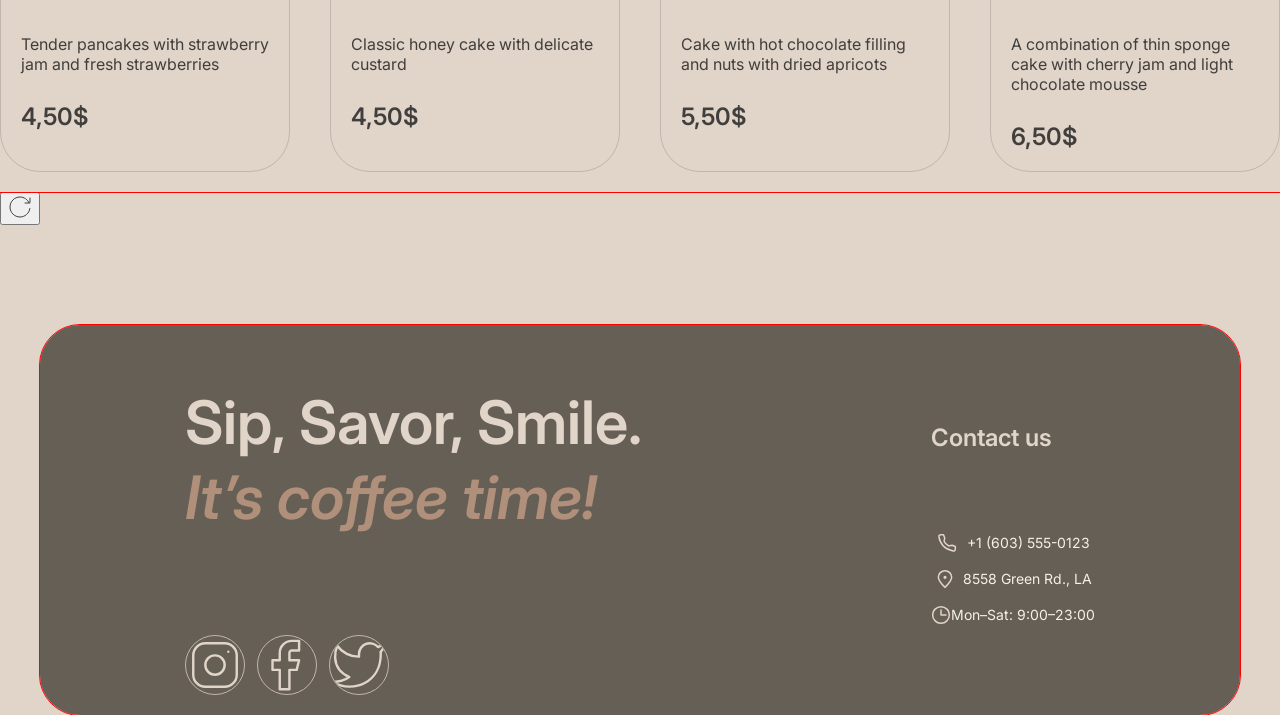
==== commit 256d41b3: "feat:fix button" ====
--- a/coffe house/menu.html
+++ b/coffe house/menu.html
@@ -101,25 +101,26 @@
         <section id="menu-hero-container">
             <h1>Behind each of our cups<br>
                 hides an <span>amazing surprise</span></h1>
-            <div class="tabs">
-                <a href="#" class="tab-button activation-on">
-                    <span class="tab-icon-wrapper coffe">
-                        <img src="em_coffee.svg" alt="coffee emoji">
+            <div class="tabs" aria-label="menu-cathegory">
+                <button class="tab-button-coffee">
+                    <span class="tab-icon-wrapper">
+                        <img src="em_coffee.svg" alt="">
                     </span>
-                    <p class="tab-text">Coffee</p>
-                </a>
-                <a href="#" class="tab-button">
+                    <span class="tab-text">Coffee</span>
+                </button>
+                <button class="tab-button-tea">
                     <span class="tab-icon-wrapper">
-                        <img src="teapot.svg" alt="tea emoji">
+                        <img src="teapot.svg" alt="">
                     </span>
-                    <p class="tab-text">Tea</p>
-                </a>
-                <a href="#" class="tab-button">
+                    <span class="tab-text">Tea</span>
+                </button>
+                <button class="tab-button-dessert">
                     <span class="tab-icon-wrapper">
-                        <img src="cake.svg" alt="dessert emoji">
+                        <img src="cake.svg" alt="">
                     </span>
-                    <p class="tab-text">Dessert</p>
-                </a>
+                    <span class="tab-text">Dessert</span>
+                </button>
+            </div>
             </div>
         </section>
         <div class="menu-section" id="menu">
@@ -127,13 +128,6 @@
                 <div class="products-grid coffee-grid" data-category="coffee"></div>
                 <div class="products-grid tea-grid" data-category="tea"></div>
                 <div class="products-grid dessert-grid" data-category="dessert"></div>
-
-
-
-
-
-
-
                 </article>
             </div>
             <div class="refresh">
--- a/coffe house/menu.css
+++ b/coffe house/menu.css
@@ -17,20 +17,6 @@
 font-style: italic;
 color: #B0907A;
 }
-.tab-button img{
-width: 16px;
-height: 24px;
-object-fit: contain;
-}
-.tab-icon-wrapper{
-display: flex;
-align-items: center;
-justify-content: center;
-width: 32px;
-height: 32px;
-background-color: #C1B6AD ;
-border-radius: 50px;
-}
 .tabs {
 display: flex;
 justify-content: center;
@@ -38,7 +24,7 @@
 gap: 16px;
 width: 100%;
 }
-.tab-button {
+.tab-icon-wrapper {
 display: inline-flex;
 align-items: center;
 justify-content: space-between;
@@ -51,9 +37,20 @@
 margin: 0;
 text-decoration: none;
 }
-.activation-on{
-background-color: #665F55;
-border-color: #665F55;
+.tab-button img{
+width: 16px;
+height: 24px;
+object-fit: contain;
+
+}
+.tab-icon-wrapper{
+display: flex;
+align-items: center;
+justify-content: center;
+width: 32px;
+height: 32px;
+background-color: #C1B6AD ;
+border-radius: 50px;
 }
 .tab-text{
 margin: 0;
@@ -106,6 +103,31 @@
 h2{
 font-weight: 600;
 }
+/*.button-left,
+.button-right {
+position: absolute;
+top: 50%;
+transform: translateY(-50%);
+z-index: 10;
+display: flex;
+justify-content: center;
+align-items: center;
+border: 1px solid #665F55;
+border-radius: 100px;
+background: transparent;
+width: 60px;
+height: 60px;
+cursor: pointer;
+transition: background-color 0.3s ease;
+}
+.button-left {left: 4px;}
+.button-right{right: 4px;}
+.button-right:hover,
+.button-left:hover {
+background-color: #665F55
+
+
+
 .refresh {
 display: flex;
 flex-direction: row;
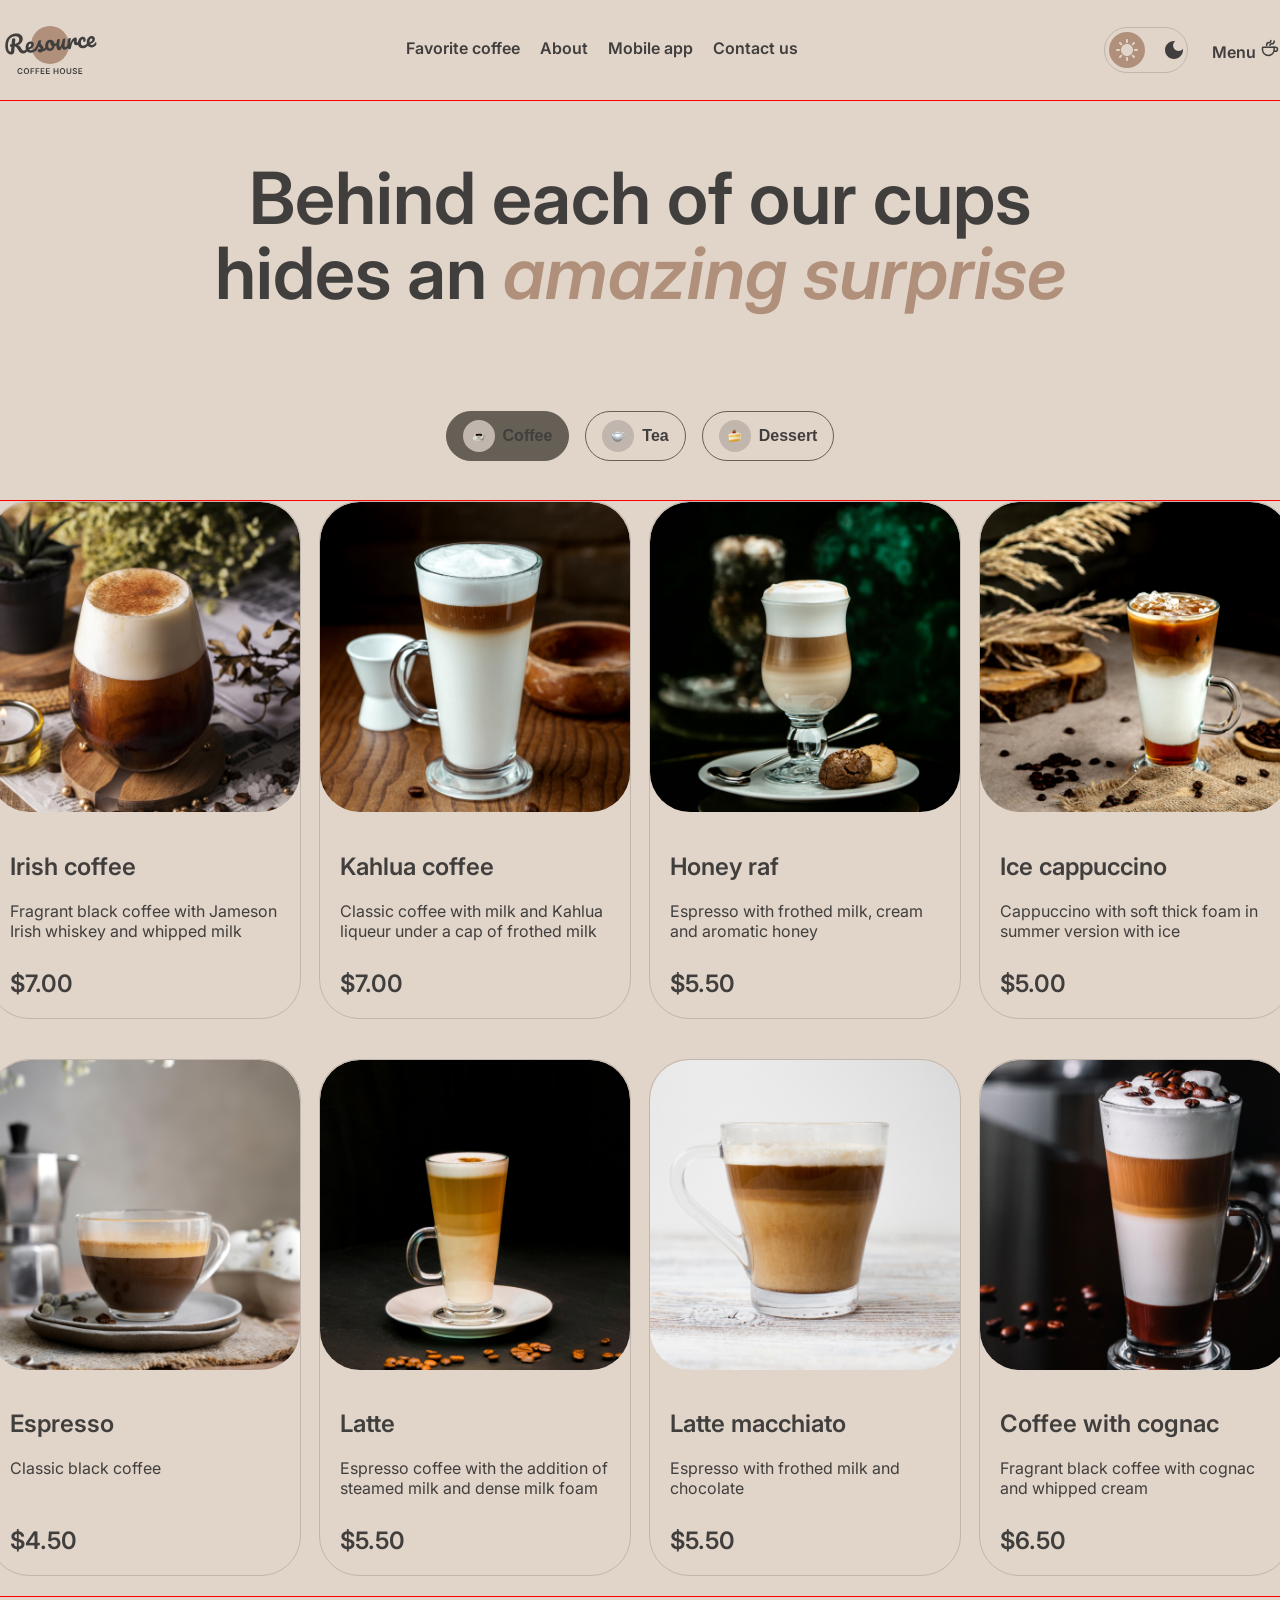
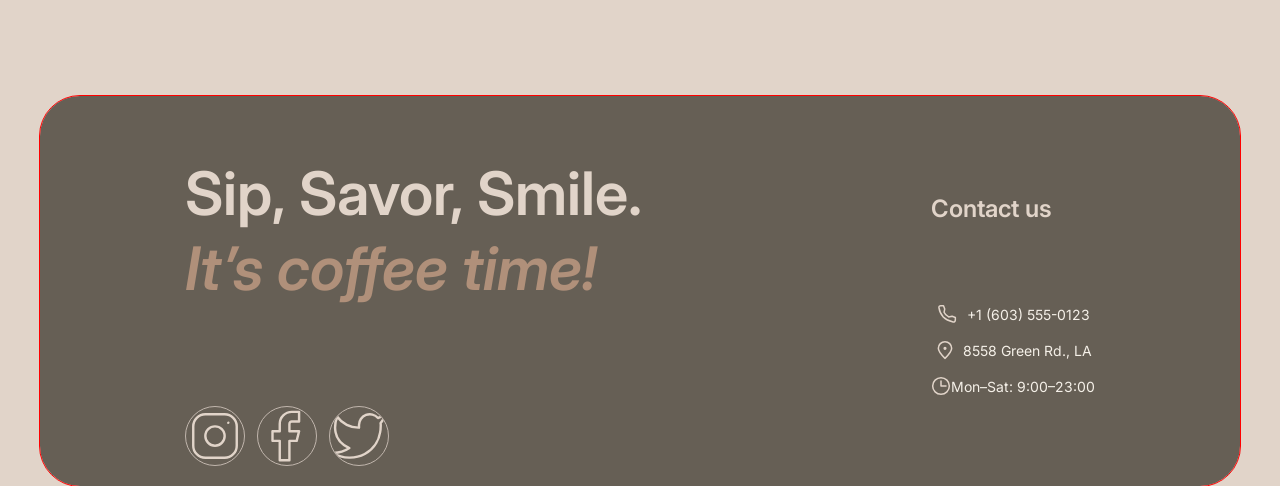
==== commit 8384b7f2: "feat:fix product-grid and add function" ====
--- a/coffe house/menu.html
+++ b/coffe house/menu.html
@@ -102,25 +102,24 @@
             <h1>Behind each of our cups<br>
                 hides an <span>amazing surprise</span></h1>
             <div class="tabs" aria-label="menu-cathegory">
-                <button class="tab-button-coffee">
+                <button class="tab is-active" data-category="coffee">
                     <span class="tab-icon-wrapper">
                         <img src="em_coffee.svg" alt="">
                     </span>
                     <span class="tab-text">Coffee</span>
                 </button>
-                <button class="tab-button-tea">
+                <button class="tab" data-category="tea">
                     <span class="tab-icon-wrapper">
                         <img src="teapot.svg" alt="">
                     </span>
                     <span class="tab-text">Tea</span>
                 </button>
-                <button class="tab-button-dessert">
+                <button class="tab" data-category="dessert">
                     <span class="tab-icon-wrapper">
                         <img src="cake.svg" alt="">
                     </span>
                     <span class="tab-text">Dessert</span>
                 </button>
-            </div>
             </div>
         </section>
         <div class="menu-section" id="menu">
@@ -128,10 +127,9 @@
                 <div class="products-grid coffee-grid" data-category="coffee"></div>
                 <div class="products-grid tea-grid" data-category="tea"></div>
                 <div class="products-grid dessert-grid" data-category="dessert"></div>
-                </article>
             </div>
             <div class="refresh">
-                <button id="load-more-btn" class="refresh-btn">
+                <button id="load-more-btn" class="refresh-btn is-hidden">
                     <svg width="24" height="24" viewBox="0 0 24 24" fill="none" xmlns="http://www.w3.org/2000/svg">
                         <path
                             d="M21.8883 13.5C21.1645 18.3113 17.013 22 12 22C6.47715 22 2 17.5228 2 12C2 6.47715 6.47715 2 12 2C16.1006 2 19.6248 4.46819 21.1679 8"
--- a/coffe house/menu.css
+++ b/coffe house/menu.css
@@ -23,8 +23,10 @@
 align-items: center;
 gap: 16px;
 width: 100%;
+min-height: 48px;
+height: auto;
 }
-.tab-icon-wrapper {
+.tab {
 display: inline-flex;
 align-items: center;
 justify-content: space-between;
@@ -37,11 +39,17 @@
 margin: 0;
 text-decoration: none;
 }
-.tab-button img{
-width: 16px;
-height: 24px;
-object-fit: contain;
-
+.tab:hover {
+transition: background 0.3s ease,
+color 0.3s ease,
+border-color 0.3s ease;
+}
+.tab.is-active {
+  background-color: #665F55;
+  border-color: #665F55;
+}
+.tab.is-active.tab-text{
+  color: #E1D4C9;
 }
 .tab-icon-wrapper{
 display: flex;
@@ -59,20 +67,26 @@
 line-height: 150%;
 color: #403F3D;
 }
-
+.tab img{
+width: 24px;
+height: 16px;
+}
 .products-grid{
-display: grid;
+display: none;
 gap: 40px;
-max-width: 100%;
+width: 100%;
 justify-items: center;
-align-items: start;
-align-content: start;
+align-items: stretch;
 grid-template-columns: repeat(4, 1fr);
 margin-bottom: 20px;
+}
+.products-grid.is-active{
+display: grid;
 }
 .product-card{
 display: flex;
 flex-direction: column;
+height: 100%;
 align-items: center;
 border: 1px solid #C1B6AD;
 border-radius: 40px;
@@ -80,7 +94,8 @@
 height: 100%;
 }
 .product-picture{
-width: 100%;
+width: 310px;
+height: 310px;
 overflow: hidden;
 border-radius: 40px;
 }
@@ -95,6 +110,9 @@
 align-items: flex-start;
 padding: 20px;
 gap: 12px;
+flex: 1;
+width: 100%;
+box-sizing: border-box;
 }
 .price {
 font-size: 24px;
@@ -103,39 +121,14 @@
 h2{
 font-weight: 600;
 }
-/*.button-left,
-.button-right {
-position: absolute;
-top: 50%;
-transform: translateY(-50%);
-z-index: 10;
-display: flex;
-justify-content: center;
-align-items: center;
-border: 1px solid #665F55;
-border-radius: 100px;
-background: transparent;
-width: 60px;
-height: 60px;
-cursor: pointer;
-transition: background-color 0.3s ease;
-}
-.button-left {left: 4px;}
-.button-right{right: 4px;}
-.button-right:hover,
-.button-left:hover {
-background-color: #665F55
-
-
-
 .refresh {
 display: flex;
 flex-direction: row;
 justify-content: center;
 }
 .refresh-btn{
+display: flex;
 box-sizing: border-box;
-display: flex;
 flex-direction: row;
 justify-content: center;
 align-items: center;
@@ -146,3 +139,27 @@
 border-radius: 100px;
 background-color: transparent;
 }
+.is-hidden{
+display: none;
+}
+
+@media (max-width:768px) {
+.products-grid.products-grid.is-active{
+display: grid;
+grid-template-columns: repeat(2, 1fr);
+gap:34px;
+padding: 40px;
+}
+.product-picture{
+width: 100%;
+}
+}
+@media (max-width: 380px){
+.products-grid.products-grid.is-active{
+display: flex;
+flex-direction: column;
+gap:34px;
+padding: 40px;
+}
+}
+
